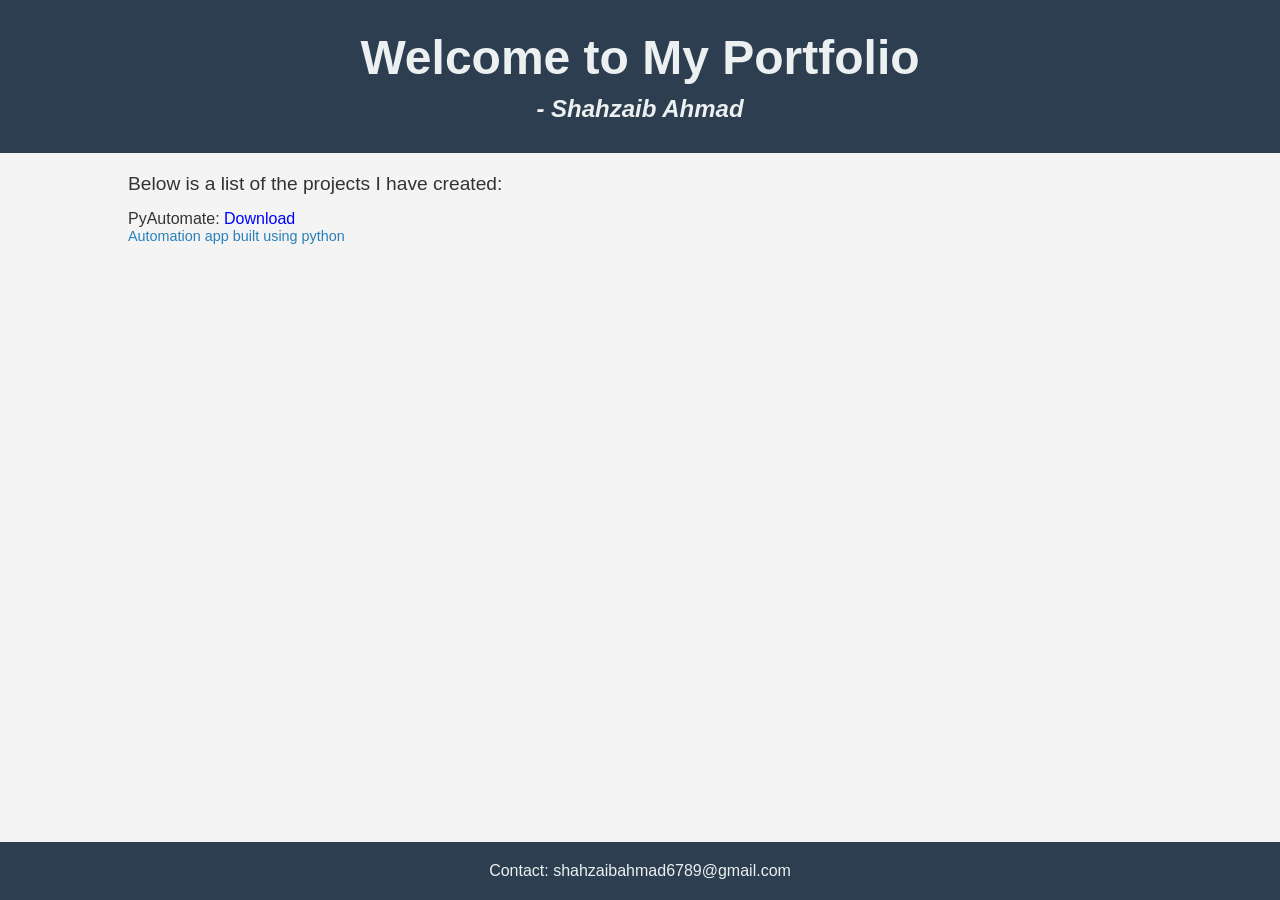
==== index.html @ 13804856 "Update index.html" ====
<!DOCTYPE html>
<html lang="en">
<head>
    <meta charset="UTF-8">
    <meta name="viewport" content="width=device-width, initial-scale=1.0">
    <title>Shahzaib Ahmad - Portfolio</title>
    <link rel="stylesheet" href="style.css">
</head>
<body>
    <header>
        <div class="container">
            <h1>Welcome to My Portfolio</h1>
            <h3>- Shahzaib Ahmad</h3>
        </div>
    </header>
    
    <main>
        <div class="container">
            <p>Below is a list of the projects I have created:</p>
            <ul class="project-list">
                <li>
                    PyAutomate: 
                    <a class="project-link" 
                    href="https://drive.google.com/uc?export=download&id=1B1MhVO6ZjTyae-Klk_YgIg_Ef1c9bNwA" download>
                        Download</a>
                    <p class="project-description">Automation app built using python</p>
                </li>
            </ul>
        </div>
    </main>
    
    <footer>
        <div class="container">
            <p>Contact: <a href="mailto:shahzaibahmad6789@gmail.com">shahzaibahmad6789@gmail.com</a></p>
        </div>
    </footer>
</body>
</html>
---- style.css ----
/* Reset some basic styles */
* {
    margin: 0;
    padding: 0;
    box-sizing: border-box;
}

body {
    font-family: Arial, sans-serif;
    background-color: #f4f4f4;
    color: #333;
}

.container {
    width: 80%;
    margin: 0 auto;
}

/* Header Styles */
header {
    background-color: #2c3e50;
    color: #ecf0f1;
    padding: 30px 0;
    text-align: center;
}

header h1 {
    font-size: 3rem;
    margin-bottom: 10px;
}

header h3 {
    font-size: 1.5rem;
    font-style: italic;
}

/* Main Section Styles */
main {
    padding: 20px 0;
}

main p {
    font-size: 1.2rem;
}

.project-list {
    list-style-type: none;
    padding-left: 0;
}

.project-list li {
    margin: 15px 0;
}

.project-description {
    color: #2980b9;
    font-size: 0.9rem;
}

.project-link {
    text-decoration: none;
    color: blue;
}

/* Footer Styles */
footer {
    background-color: #2c3e50;
    color: #ecf0f1;
    padding: 20px 0;
    text-align: center;
    position: absolute;
    bottom: 0;
    width: 100%;
}

footer a {
    color: #ecf0f1;
    text-decoration: none;
}

footer a:hover {
    text-decoration: underline;
}
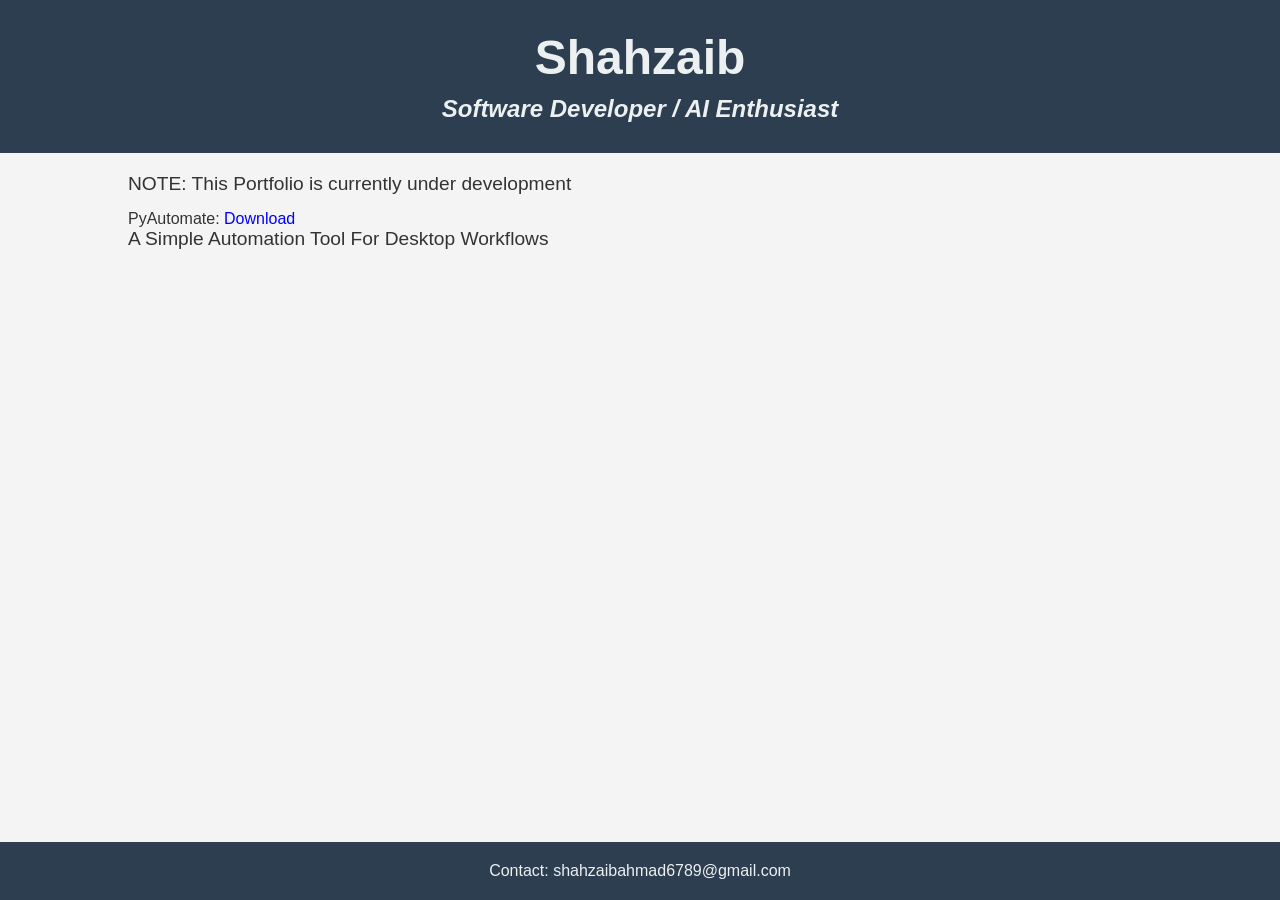
==== commit 315a9237: "initial commit" ====
--- a/index.html
+++ b/index.html
@@ -1,38 +1,38 @@
-<!DOCTYPE html>
-<html lang="en">
-<head>
-    <meta charset="UTF-8">
-    <meta name="viewport" content="width=device-width, initial-scale=1.0">
-    <title>Shahzaib Ahmad - Portfolio</title>
-    <link rel="stylesheet" href="style.css">
-</head>
-<body>
-    <header>
-        <div class="container">
-            <h1>Welcome to My Portfolio</h1>
-            <h3>- Shahzaib Ahmad</h3>
-        </div>
-    </header>
-    
-    <main>
-        <div class="container">
-            <p>Below is a list of the projects I have created:</p>
-            <ul class="project-list">
-                <li>
-                    PyAutomate: 
-                    <a class="project-link" 
-                    href="https://drive.google.com/uc?export=download&id=1B1MhVO6ZjTyae-Klk_YgIg_Ef1c9bNwA" download>
-                        Download</a>
-                    <p class="project-description">Automation app built using python</p>
-                </li>
-            </ul>
-        </div>
-    </main>
-    
-    <footer>
-        <div class="container">
-            <p>Contact: <a href="mailto:shahzaibahmad6789@gmail.com">shahzaibahmad6789@gmail.com</a></p>
-        </div>
-    </footer>
-</body>
-</html>
+<!DOCTYPE html>
+<html lang="en">
+<head>
+    <meta charset="UTF-8">
+    <meta name="viewport" content="width=device-width, initial-scale=1.0">
+    <title>Shahzaib Ahmad - Portfolio</title>
+    <link rel="stylesheet" href="style.css">
+</head>
+<body>
+    <header>
+        <div class="container">
+            <h1>Shahzaib</h1>
+            <h3>Software Developer / AI Enthusiast</h3>
+        </div>
+    </header>
+    
+    <main>
+        <div class="container">
+            <p>NOTE: This Portfolio is currently under development</p>
+            <ul class="project-list">
+                <li>
+                    PyAutomate: 
+                    <a class="project-link" 
+                    href="https://drive.google.com/uc?export=download&id=1K2vppZlJ3cs1EUT43PZgHb5VHx6x1I1K" download>
+                        Download</a>
+                    <p class="description">A Simple Automation Tool For Desktop Workflows</p>
+                </li>
+            </ul>
+        </div>
+    </main>
+    
+    <footer>
+        <div class="container">
+            <p>Contact: <a href="mailto:shahzaibahmad6789@gmail.com">shahzaibahmad6789@gmail.com</a></p>
+        </div>
+    </footer>
+</body>
+</html>
--- a/style.css
+++ b/style.css
@@ -1,83 +1,83 @@
-/* Reset some basic styles */
-* {
-    margin: 0;
-    padding: 0;
-    box-sizing: border-box;
-}
-
-body {
-    font-family: Arial, sans-serif;
-    background-color: #f4f4f4;
-    color: #333;
-}
-
-.container {
-    width: 80%;
-    margin: 0 auto;
-}
-
-/* Header Styles */
-header {
-    background-color: #2c3e50;
-    color: #ecf0f1;
-    padding: 30px 0;
-    text-align: center;
-}
-
-header h1 {
-    font-size: 3rem;
-    margin-bottom: 10px;
-}
-
-header h3 {
-    font-size: 1.5rem;
-    font-style: italic;
-}
-
-/* Main Section Styles */
-main {
-    padding: 20px 0;
-}
-
-main p {
-    font-size: 1.2rem;
-}
-
-.project-list {
-    list-style-type: none;
-    padding-left: 0;
-}
-
-.project-list li {
-    margin: 15px 0;
-}
-
-.project-description {
-    color: #2980b9;
-    font-size: 0.9rem;
-}
-
-.project-link {
-    text-decoration: none;
-    color: blue;
-}
-
-/* Footer Styles */
-footer {
-    background-color: #2c3e50;
-    color: #ecf0f1;
-    padding: 20px 0;
-    text-align: center;
-    position: absolute;
-    bottom: 0;
-    width: 100%;
-}
-
-footer a {
-    color: #ecf0f1;
-    text-decoration: none;
-}
-
-footer a:hover {
-    text-decoration: underline;
-}
+/* Reset some basic styles */
+* {
+    margin: 0;
+    padding: 0;
+    box-sizing: border-box;
+}
+
+body {
+    font-family: Arial, sans-serif;
+    background-color: #f4f4f4;
+    color: #333;
+}
+
+.container {
+    width: 80%;
+    margin: 0 auto;
+}
+
+/* Header Styles */
+header {
+    background-color: #2c3e50;
+    color: #ecf0f1;
+    padding: 30px 0;
+    text-align: center;
+}
+
+header h1 {
+    font-size: 3rem;
+    margin-bottom: 10px;
+}
+
+header h3 {
+    font-size: 1.5rem;
+    font-style: italic;
+}
+
+/* Main Section Styles */
+main {
+    padding: 20px 0;
+}
+
+main p {
+    font-size: 1.2rem;
+}
+
+.project-list {
+    list-style-type: none;
+    padding-left: 0;
+}
+
+.project-list li {
+    margin: 15px 0;
+}
+
+.project-description {
+    color: #2980b9;
+    font-size: 0.9rem;
+}
+
+.project-link {
+    text-decoration: none;
+    color: blue;
+}
+
+/* Footer Styles */
+footer {
+    background-color: #2c3e50;
+    color: #ecf0f1;
+    padding: 20px 0;
+    text-align: center;
+    position: absolute;
+    bottom: 0;
+    width: 100%;
+}
+
+footer a {
+    color: #ecf0f1;
+    text-decoration: none;
+}
+
+footer a:hover {
+    text-decoration: underline;
+}
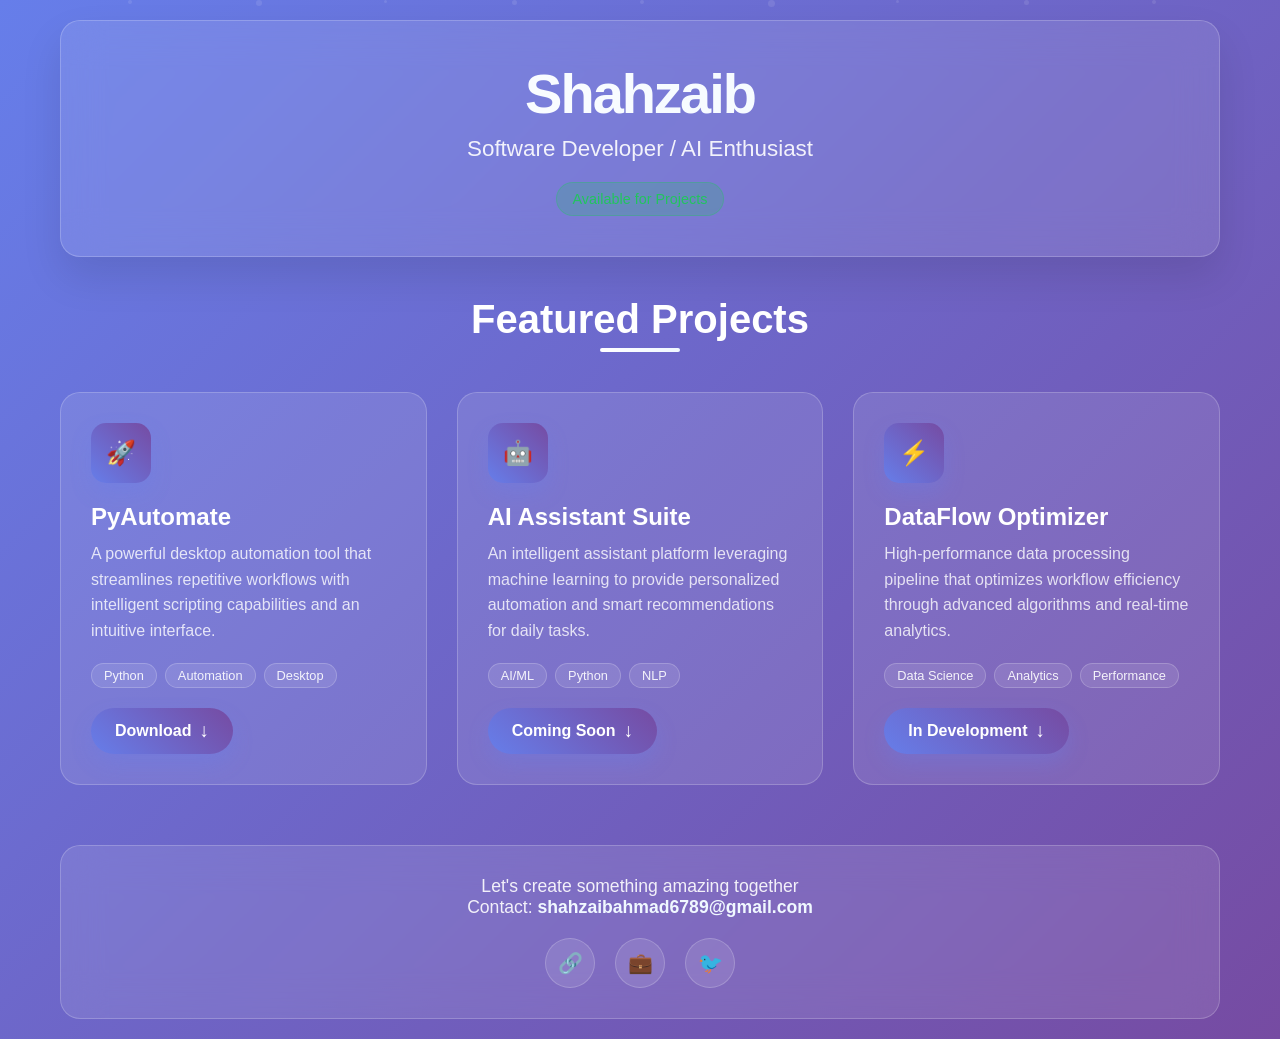
==== commit 7246fab5: "Added visually appealing styles for portfolio" ====
--- a/index.html
+++ b/index.html
@@ -3,36 +3,431 @@
 <head>
     <meta charset="UTF-8">
     <meta name="viewport" content="width=device-width, initial-scale=1.0">
-    <title>Shahzaib Ahmad - Portfolio</title>
-    <link rel="stylesheet" href="style.css">
+    <title>Shahzaib - Portfolio</title>
+    <style>
+        * {
+            margin: 0;
+            padding: 0;
+            box-sizing: border-box;
+        }
+
+        body {
+            font-family: 'Inter', -apple-system, BlinkMacSystemFont, 'Segoe UI', Roboto, sans-serif;
+            background: linear-gradient(135deg, #667eea 0%, #764ba2 100%);
+            min-height: 100vh;
+            color: #333;
+            overflow-x: hidden;
+        }
+
+        /* Animated background particles */
+        .bg-particles {
+            position: fixed;
+            top: 0;
+            left: 0;
+            width: 100%;
+            height: 100%;
+            pointer-events: none;
+            z-index: -1;
+        }
+
+        .particle {
+            position: absolute;
+            background: rgba(255, 255, 255, 0.1);
+            border-radius: 50%;
+            animation: float 6s ease-in-out infinite;
+        }
+
+        .particle:nth-child(1) { width: 4px; height: 4px; left: 10%; animation-delay: 0s; }
+        .particle:nth-child(2) { width: 6px; height: 6px; left: 20%; animation-delay: 1s; }
+        .particle:nth-child(3) { width: 3px; height: 3px; left: 30%; animation-delay: 2s; }
+        .particle:nth-child(4) { width: 5px; height: 5px; left: 40%; animation-delay: 3s; }
+        .particle:nth-child(5) { width: 4px; height: 4px; left: 50%; animation-delay: 4s; }
+        .particle:nth-child(6) { width: 7px; height: 7px; left: 60%; animation-delay: 5s; }
+        .particle:nth-child(7) { width: 3px; height: 3px; left: 70%; animation-delay: 1.5s; }
+        .particle:nth-child(8) { width: 5px; height: 5px; left: 80%; animation-delay: 2.5s; }
+        .particle:nth-child(9) { width: 4px; height: 4px; left: 90%; animation-delay: 3.5s; }
+
+        @keyframes float {
+            0%, 100% { transform: translateY(100vh) rotate(0deg); opacity: 0; }
+            10% { opacity: 1; }
+            90% { opacity: 1; }
+            100% { transform: translateY(-100px) rotate(360deg); opacity: 0; }
+        }
+
+        /* Glass morphism container */
+        .container {
+            max-width: 1200px;
+            margin: 0 auto;
+            padding: 20px;
+            min-height: 100vh;
+            display: flex;
+            flex-direction: column;
+        }
+
+        /* Header with glass effect */
+        header {
+            background: rgba(255, 255, 255, 0.1);
+            backdrop-filter: blur(20px);
+            border: 1px solid rgba(255, 255, 255, 0.2);
+            border-radius: 20px;
+            padding: 40px;
+            text-align: center;
+            margin-bottom: 40px;
+            box-shadow: 0 20px 40px rgba(0, 0, 0, 0.1);
+            animation: slideDown 0.8s ease-out;
+        }
+
+        @keyframes slideDown {
+            from { transform: translateY(-50px); opacity: 0; }
+            to { transform: translateY(0); opacity: 1; }
+        }
+
+        .header-content h1 {
+            font-size: 3.5rem;
+            font-weight: 800;
+            background: linear-gradient(45deg, #fff, #f0f8ff);
+            -webkit-background-clip: text;
+            -webkit-text-fill-color: transparent;
+            background-clip: text;
+            margin-bottom: 10px;
+            letter-spacing: -2px;
+        }
+
+        .header-content h3 {
+            font-size: 1.4rem;
+            color: rgba(255, 255, 255, 0.9);
+            font-weight: 400;
+            margin-bottom: 20px;
+        }
+
+        .status-badge {
+            display: inline-block;
+            background: rgba(34, 197, 94, 0.2);
+            color: #22c55e;
+            padding: 8px 16px;
+            border-radius: 50px;
+            font-size: 0.9rem;
+            font-weight: 500;
+            border: 1px solid rgba(34, 197, 94, 0.3);
+            animation: pulse 2s infinite;
+        }
+
+        @keyframes pulse {
+            0%, 100% { transform: scale(1); opacity: 1; }
+            50% { transform: scale(1.05); opacity: 0.8; }
+        }
+
+        /* Main content */
+        main {
+            flex: 1;
+            animation: fadeInUp 1s ease-out 0.3s both;
+        }
+
+        @keyframes fadeInUp {
+            from { transform: translateY(30px); opacity: 0; }
+            to { transform: translateY(0); opacity: 1; }
+        }
+
+        .section-title {
+            font-size: 2.5rem;
+            font-weight: 700;
+            color: white;
+            text-align: center;
+            margin-bottom: 50px;
+            position: relative;
+        }
+
+        .section-title::after {
+            content: '';
+            position: absolute;
+            bottom: -10px;
+            left: 50%;
+            transform: translateX(-50%);
+            width: 80px;
+            height: 4px;
+            background: linear-gradient(45deg, #fff, #f0f8ff);
+            border-radius: 2px;
+        }
+
+        /* Project grid */
+        .projects-grid {
+            display: grid;
+            grid-template-columns: repeat(auto-fit, minmax(350px, 1fr));
+            gap: 30px;
+            list-style: none;
+        }
+
+        .project-card {
+            background: rgba(255, 255, 255, 0.1);
+            backdrop-filter: blur(20px);
+            border: 1px solid rgba(255, 255, 255, 0.2);
+            border-radius: 20px;
+            padding: 30px;
+            transition: all 0.4s cubic-bezier(0.4, 0, 0.2, 1);
+            position: relative;
+            overflow: hidden;
+            animation: fadeInUp 0.8s ease-out both;
+        }
+
+        .project-card:nth-child(2) { animation-delay: 0.2s; }
+        .project-card:nth-child(3) { animation-delay: 0.4s; }
+
+        .project-card::before {
+            content: '';
+            position: absolute;
+            top: 0;
+            left: -100%;
+            width: 100%;
+            height: 100%;
+            background: linear-gradient(90deg, transparent, rgba(255, 255, 255, 0.1), transparent);
+            transition: left 0.6s;
+        }
+
+        .project-card:hover::before {
+            left: 100%;
+        }
+
+        .project-card:hover {
+            transform: translateY(-10px);
+            box-shadow: 0 30px 60px rgba(0, 0, 0, 0.2);
+            border-color: rgba(255, 255, 255, 0.4);
+        }
+
+        .project-icon {
+            width: 60px;
+            height: 60px;
+            background: linear-gradient(45deg, #667eea, #764ba2);
+            border-radius: 15px;
+            display: flex;
+            align-items: center;
+            justify-content: center;
+            margin-bottom: 20px;
+            font-size: 24px;
+            color: white;
+            box-shadow: 0 10px 20px rgba(102, 126, 234, 0.3);
+        }
+
+        .project-title {
+            font-size: 1.5rem;
+            font-weight: 700;
+            color: white;
+            text-decoration: none;
+            display: block;
+            margin-bottom: 10px;
+            transition: color 0.3s ease;
+        }
+
+        .project-title:hover {
+            color: #f0f8ff;
+        }
+
+        .project-description {
+            color: rgba(255, 255, 255, 0.8);
+            line-height: 1.6;
+            margin-bottom: 20px;
+        }
+
+        .project-tags {
+            display: flex;
+            flex-wrap: wrap;
+            gap: 8px;
+            margin-bottom: 20px;
+        }
+
+        .tag {
+            background: rgba(255, 255, 255, 0.1);
+            color: rgba(255, 255, 255, 0.9);
+            padding: 4px 12px;
+            border-radius: 20px;
+            font-size: 0.8rem;
+            border: 1px solid rgba(255, 255, 255, 0.2);
+        }
+
+        .download-btn {
+            display: inline-flex;
+            align-items: center;
+            gap: 8px;
+            background: linear-gradient(45deg, #667eea, #764ba2);
+            color: white;
+            padding: 12px 24px;
+            border-radius: 50px;
+            text-decoration: none;
+            font-weight: 600;
+            transition: all 0.3s ease;
+            box-shadow: 0 10px 20px rgba(102, 126, 234, 0.3);
+        }
+
+        .download-btn:hover {
+            transform: translateY(-2px);
+            box-shadow: 0 15px 30px rgba(102, 126, 234, 0.4);
+        }
+
+        .download-btn::after {
+            content: '↓';
+            font-size: 1.2em;
+        }
+
+        /* Footer */
+        footer {
+            background: rgba(255, 255, 255, 0.1);
+            backdrop-filter: blur(20px);
+            border: 1px solid rgba(255, 255, 255, 0.2);
+            border-radius: 20px;
+            padding: 30px;
+            text-align: center;
+            margin-top: 60px;
+            animation: fadeInUp 1s ease-out 0.6s both;
+        }
+
+        .contact-info {
+            color: rgba(255, 255, 255, 0.9);
+            font-size: 1.1rem;
+        }
+
+        .contact-info a {
+            color: #f0f8ff;
+            text-decoration: none;
+            font-weight: 600;
+            transition: color 0.3s ease;
+        }
+
+        .contact-info a:hover {
+            color: white;
+        }
+
+        /* Social links */
+        .social-links {
+            display: flex;
+            justify-content: center;
+            gap: 20px;
+            margin-top: 20px;
+        }
+
+        .social-link {
+            display: flex;
+            align-items: center;
+            justify-content: center;
+            width: 50px;
+            height: 50px;
+            background: rgba(255, 255, 255, 0.1);
+            border: 1px solid rgba(255, 255, 255, 0.2);
+            border-radius: 50%;
+            color: white;
+            text-decoration: none;
+            transition: all 0.3s ease;
+            font-size: 20px;
+        }
+
+        .social-link:hover {
+            transform: translateY(-3px);
+            background: rgba(255, 255, 255, 0.2);
+            box-shadow: 0 10px 20px rgba(0, 0, 0, 0.1);
+        }
+
+        /* Responsive design */
+        @media (max-width: 768px) {
+            .container {
+                padding: 10px;
+            }
+
+            .header-content h1 {
+                font-size: 2.5rem;
+            }
+
+            .section-title {
+                font-size: 2rem;
+            }
+
+            .projects-grid {
+                grid-template-columns: 1fr;
+                gap: 20px;
+            }
+
+            .project-card {
+                padding: 20px;
+            }
+        }
+    </style>
 </head>
 <body>
-    <header>
-        <div class="container">
-            <h1>Shahzaib</h1>
-            <h3>Software Developer / AI Enthusiast</h3>
-        </div>
-    </header>
-    
-    <main>
-        <div class="container">
-            <p>NOTE: This Portfolio is currently under development</p>
-            <ul class="project-list">
-                <li>
-                    PyAutomate: 
-                    <a class="project-link" 
-                    href="https://drive.google.com/uc?export=download&id=1K2vppZlJ3cs1EUT43PZgHb5VHx6x1I1K" download>
-                        Download</a>
-                    <p class="description">A Simple Automation Tool For Desktop Workflows</p>
+    <!-- Animated background particles -->
+    <div class="bg-particles">
+        <div class="particle"></div>
+        <div class="particle"></div>
+        <div class="particle"></div>
+        <div class="particle"></div>
+        <div class="particle"></div>
+        <div class="particle"></div>
+        <div class="particle"></div>
+        <div class="particle"></div>
+        <div class="particle"></div>
+    </div>
+
+    <div class="container">
+        <header>
+            <div class="header-content">
+                <h1>Shahzaib</h1>
+                <h3>Software Developer / AI Enthusiast</h3>
+                <span class="status-badge">Available for Projects</span>
+            </div>
+        </header>
+        
+        <main>
+            <h2 class="section-title">Featured Projects</h2>
+            <ul class="projects-grid">
+                <li class="project-card">
+                    <div class="project-icon">🚀</div>
+                    <a class="project-title" 
+                       href="https://drive.google.com/uc?export=download&id=1K2vppZlJ3cs1EUT43PZgHb5VHx6x1I1K" 
+                       download>PyAutomate</a>
+                    <p class="project-description">A powerful desktop automation tool that streamlines repetitive workflows with intelligent scripting capabilities and an intuitive interface.</p>
+                    <div class="project-tags">
+                        <span class="tag">Python</span>
+                        <span class="tag">Automation</span>
+                        <span class="tag">Desktop</span>
+                    </div>
+                    <a class="download-btn" 
+                       href="https://drive.google.com/uc?export=download&id=1K2vppZlJ3cs1EUT43PZgHb5VHx6x1I1K" 
+                       download>Download</a>
+                </li>
+                
+                <li class="project-card">
+                    <div class="project-icon">🤖</div>
+                    <a class="project-title" href="#" onclick="return false;">AI Assistant Suite</a>
+                    <p class="project-description">An intelligent assistant platform leveraging machine learning to provide personalized automation and smart recommendations for daily tasks.</p>
+                    <div class="project-tags">
+                        <span class="tag">AI/ML</span>
+                        <span class="tag">Python</span>
+                        <span class="tag">NLP</span>
+                    </div>
+                    <a class="download-btn" href="#" onclick="return false;">Coming Soon</a>
+                </li>
+                
+                <li class="project-card">
+                    <div class="project-icon">⚡</div>
+                    <a class="project-title" href="#" onclick="return false;">DataFlow Optimizer</a>
+                    <p class="project-description">High-performance data processing pipeline that optimizes workflow efficiency through advanced algorithms and real-time analytics.</p>
+                    <div class="project-tags">
+                        <span class="tag">Data Science</span>
+                        <span class="tag">Analytics</span>
+                        <span class="tag">Performance</span>
+                    </div>
+                    <a class="download-btn" href="#" onclick="return false;">In Development</a>
                 </li>
             </ul>
-        </div>
-    </main>
-    
-    <footer>
-        <div class="container">
-            <p>Contact: <a href="mailto:shahzaibahmad6789@gmail.com">shahzaibahmad6789@gmail.com</a></p>
-        </div>
-    </footer>
+        </main>
+        
+        <footer>
+            <div class="contact-info">
+                <p>Let's create something amazing together</p>
+                <p>Contact: <a href="mailto:shahzaibahmad6789@gmail.com">shahzaibahmad6789@gmail.com</a></p>
+            </div>
+            <div class="social-links">
+                <a href="#" class="social-link" title="GitHub">🔗</a>
+                <a href="#" class="social-link" title="LinkedIn">💼</a>
+                <a href="#" class="social-link" title="Twitter">🐦</a>
+            </div>
+        </footer>
+    </div>
 </body>
-</html>
+</html>
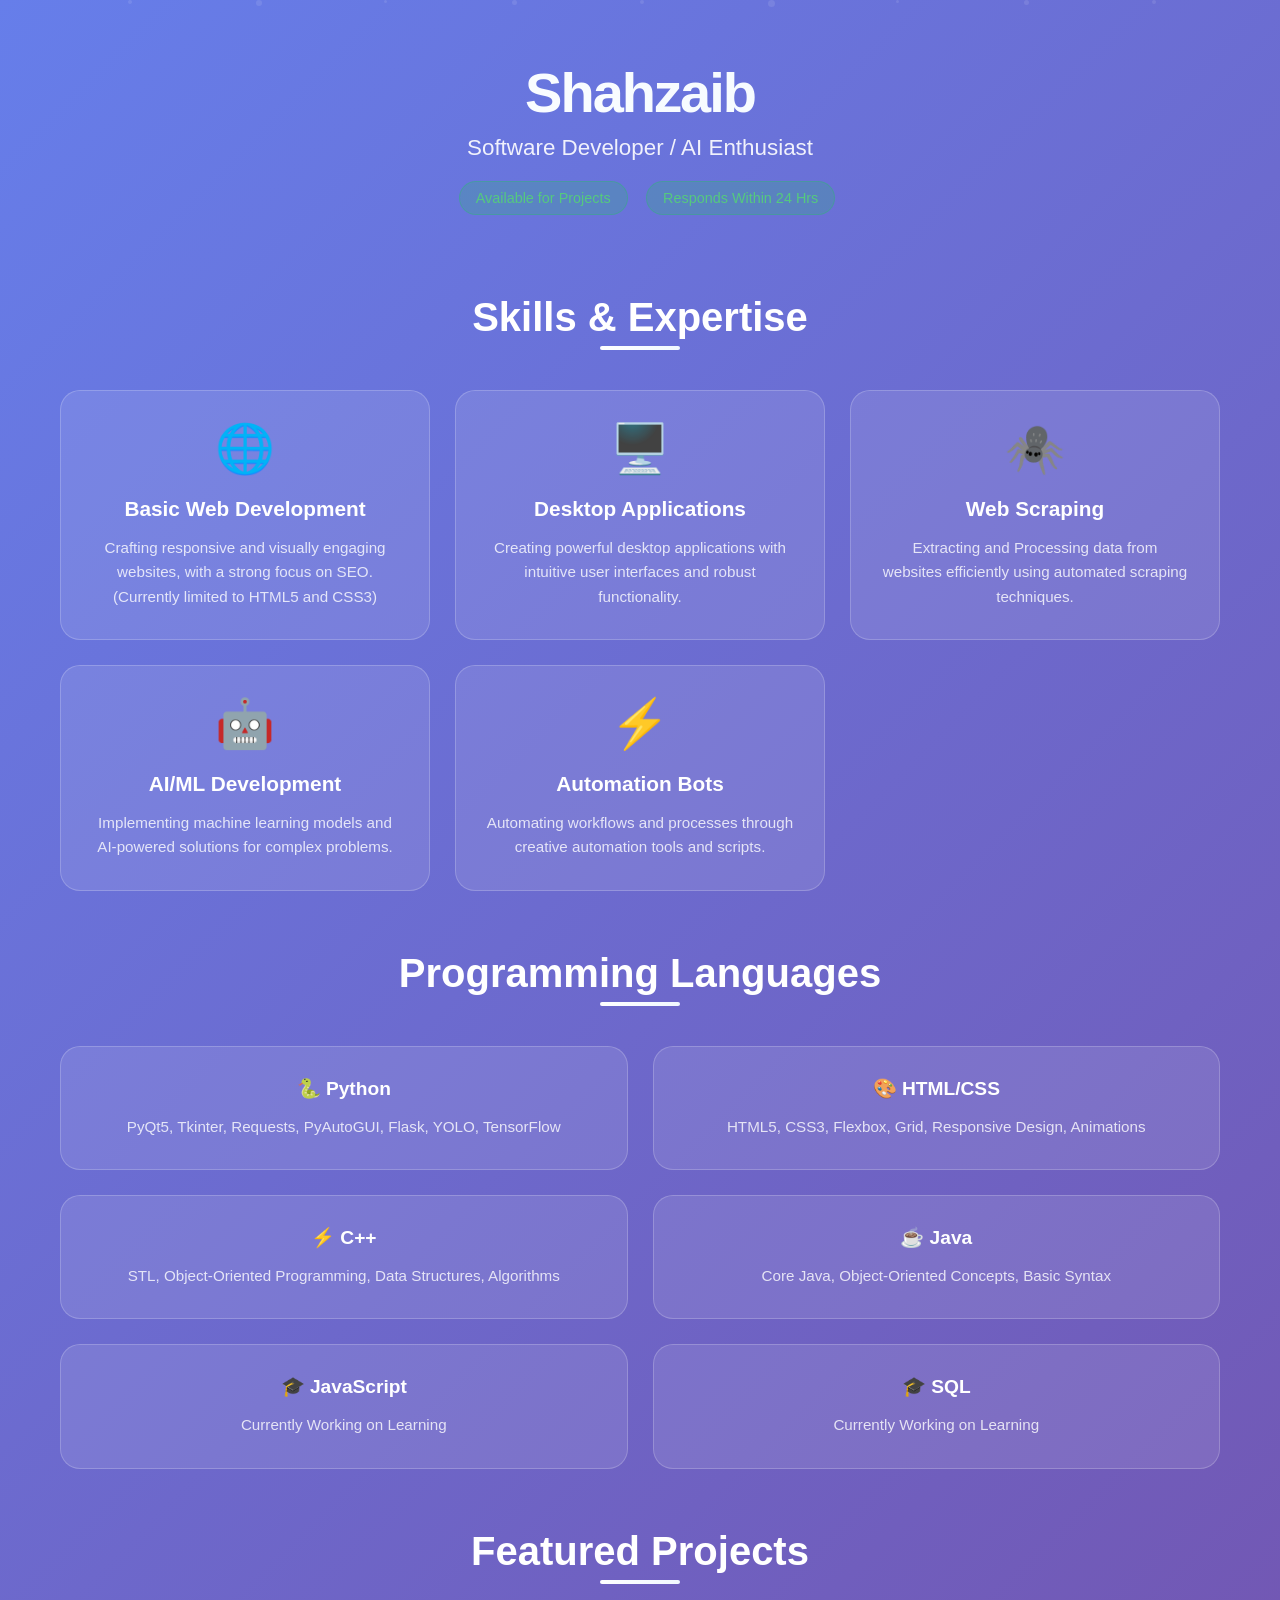
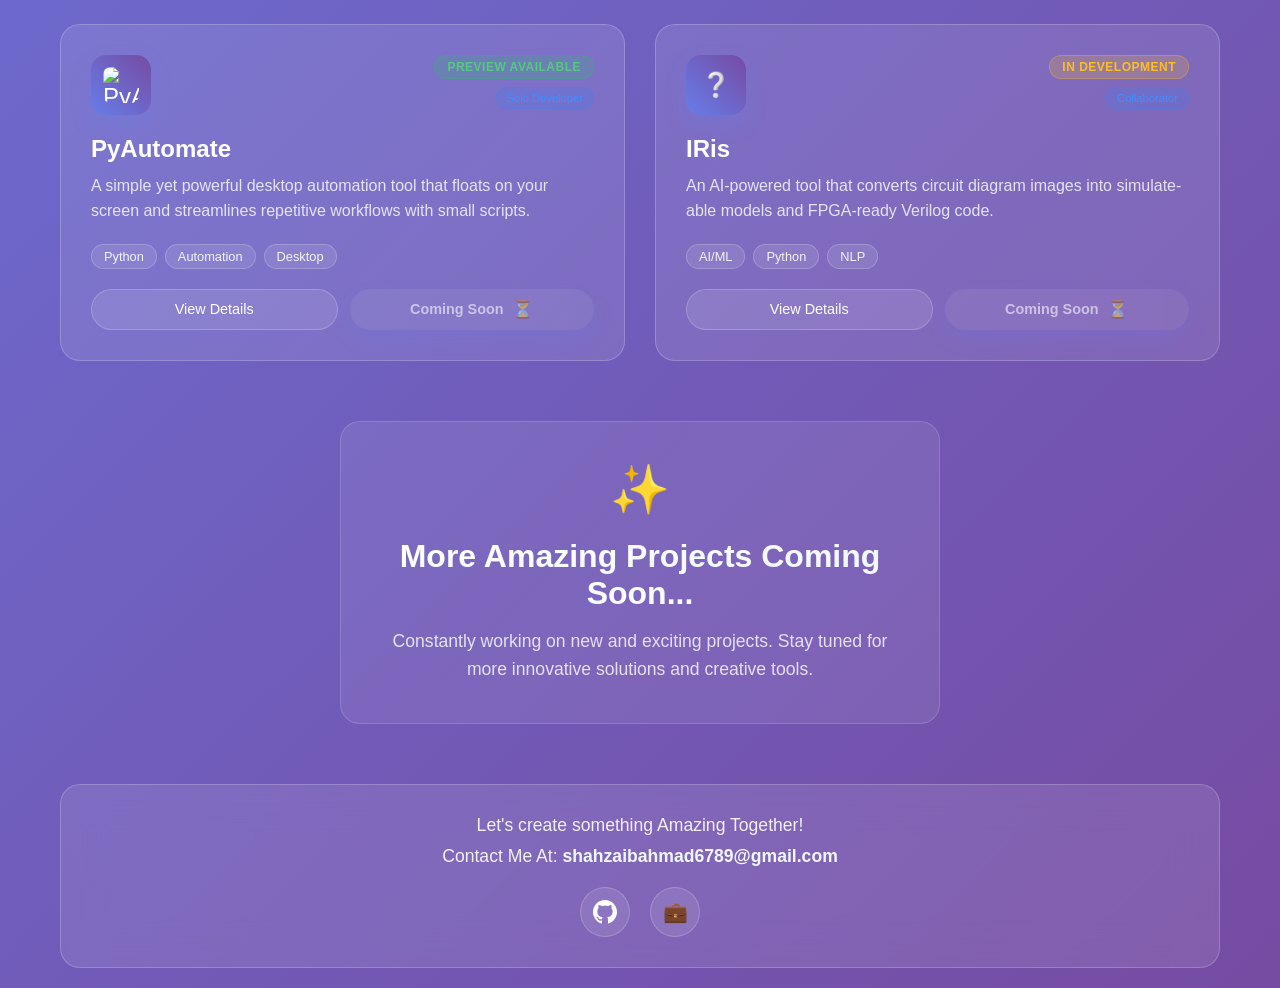
==== commit 062c3fff: "Added sections for languages and skills" ====
--- a/index.html
+++ b/index.html
@@ -4,350 +4,7 @@
     <meta charset="UTF-8">
     <meta name="viewport" content="width=device-width, initial-scale=1.0">
     <title>Shahzaib - Portfolio</title>
-    <style>
-        * {
-            margin: 0;
-            padding: 0;
-            box-sizing: border-box;
-        }
-
-        body {
-            font-family: 'Inter', -apple-system, BlinkMacSystemFont, 'Segoe UI', Roboto, sans-serif;
-            background: linear-gradient(135deg, #667eea 0%, #764ba2 100%);
-            min-height: 100vh;
-            color: #333;
-            overflow-x: hidden;
-        }
-
-        /* Animated background particles */
-        .bg-particles {
-            position: fixed;
-            top: 0;
-            left: 0;
-            width: 100%;
-            height: 100%;
-            pointer-events: none;
-            z-index: -1;
-        }
-
-        .particle {
-            position: absolute;
-            background: rgba(255, 255, 255, 0.1);
-            border-radius: 50%;
-            animation: float 6s ease-in-out infinite;
-        }
-
-        .particle:nth-child(1) { width: 4px; height: 4px; left: 10%; animation-delay: 0s; }
-        .particle:nth-child(2) { width: 6px; height: 6px; left: 20%; animation-delay: 1s; }
-        .particle:nth-child(3) { width: 3px; height: 3px; left: 30%; animation-delay: 2s; }
-        .particle:nth-child(4) { width: 5px; height: 5px; left: 40%; animation-delay: 3s; }
-        .particle:nth-child(5) { width: 4px; height: 4px; left: 50%; animation-delay: 4s; }
-        .particle:nth-child(6) { width: 7px; height: 7px; left: 60%; animation-delay: 5s; }
-        .particle:nth-child(7) { width: 3px; height: 3px; left: 70%; animation-delay: 1.5s; }
-        .particle:nth-child(8) { width: 5px; height: 5px; left: 80%; animation-delay: 2.5s; }
-        .particle:nth-child(9) { width: 4px; height: 4px; left: 90%; animation-delay: 3.5s; }
-
-        @keyframes float {
-            0%, 100% { transform: translateY(100vh) rotate(0deg); opacity: 0; }
-            10% { opacity: 1; }
-            90% { opacity: 1; }
-            100% { transform: translateY(-100px) rotate(360deg); opacity: 0; }
-        }
-
-        /* Glass morphism container */
-        .container {
-            max-width: 1200px;
-            margin: 0 auto;
-            padding: 20px;
-            min-height: 100vh;
-            display: flex;
-            flex-direction: column;
-        }
-
-        /* Header with glass effect */
-        header {
-            background: rgba(255, 255, 255, 0.1);
-            backdrop-filter: blur(20px);
-            border: 1px solid rgba(255, 255, 255, 0.2);
-            border-radius: 20px;
-            padding: 40px;
-            text-align: center;
-            margin-bottom: 40px;
-            box-shadow: 0 20px 40px rgba(0, 0, 0, 0.1);
-            animation: slideDown 0.8s ease-out;
-        }
-
-        @keyframes slideDown {
-            from { transform: translateY(-50px); opacity: 0; }
-            to { transform: translateY(0); opacity: 1; }
-        }
-
-        .header-content h1 {
-            font-size: 3.5rem;
-            font-weight: 800;
-            background: linear-gradient(45deg, #fff, #f0f8ff);
-            -webkit-background-clip: text;
-            -webkit-text-fill-color: transparent;
-            background-clip: text;
-            margin-bottom: 10px;
-            letter-spacing: -2px;
-        }
-
-        .header-content h3 {
-            font-size: 1.4rem;
-            color: rgba(255, 255, 255, 0.9);
-            font-weight: 400;
-            margin-bottom: 20px;
-        }
-
-        .status-badge {
-            display: inline-block;
-            background: rgba(34, 197, 94, 0.2);
-            color: #22c55e;
-            padding: 8px 16px;
-            border-radius: 50px;
-            font-size: 0.9rem;
-            font-weight: 500;
-            border: 1px solid rgba(34, 197, 94, 0.3);
-            animation: pulse 2s infinite;
-        }
-
-        @keyframes pulse {
-            0%, 100% { transform: scale(1); opacity: 1; }
-            50% { transform: scale(1.05); opacity: 0.8; }
-        }
-
-        /* Main content */
-        main {
-            flex: 1;
-            animation: fadeInUp 1s ease-out 0.3s both;
-        }
-
-        @keyframes fadeInUp {
-            from { transform: translateY(30px); opacity: 0; }
-            to { transform: translateY(0); opacity: 1; }
-        }
-
-        .section-title {
-            font-size: 2.5rem;
-            font-weight: 700;
-            color: white;
-            text-align: center;
-            margin-bottom: 50px;
-            position: relative;
-        }
-
-        .section-title::after {
-            content: '';
-            position: absolute;
-            bottom: -10px;
-            left: 50%;
-            transform: translateX(-50%);
-            width: 80px;
-            height: 4px;
-            background: linear-gradient(45deg, #fff, #f0f8ff);
-            border-radius: 2px;
-        }
-
-        /* Project grid */
-        .projects-grid {
-            display: grid;
-            grid-template-columns: repeat(auto-fit, minmax(350px, 1fr));
-            gap: 30px;
-            list-style: none;
-        }
-
-        .project-card {
-            background: rgba(255, 255, 255, 0.1);
-            backdrop-filter: blur(20px);
-            border: 1px solid rgba(255, 255, 255, 0.2);
-            border-radius: 20px;
-            padding: 30px;
-            transition: all 0.4s cubic-bezier(0.4, 0, 0.2, 1);
-            position: relative;
-            overflow: hidden;
-            animation: fadeInUp 0.8s ease-out both;
-        }
-
-        .project-card:nth-child(2) { animation-delay: 0.2s; }
-        .project-card:nth-child(3) { animation-delay: 0.4s; }
-
-        .project-card::before {
-            content: '';
-            position: absolute;
-            top: 0;
-            left: -100%;
-            width: 100%;
-            height: 100%;
-            background: linear-gradient(90deg, transparent, rgba(255, 255, 255, 0.1), transparent);
-            transition: left 0.6s;
-        }
-
-        .project-card:hover::before {
-            left: 100%;
-        }
-
-        .project-card:hover {
-            transform: translateY(-10px);
-            box-shadow: 0 30px 60px rgba(0, 0, 0, 0.2);
-            border-color: rgba(255, 255, 255, 0.4);
-        }
-
-        .project-icon {
-            width: 60px;
-            height: 60px;
-            background: linear-gradient(45deg, #667eea, #764ba2);
-            border-radius: 15px;
-            display: flex;
-            align-items: center;
-            justify-content: center;
-            margin-bottom: 20px;
-            font-size: 24px;
-            color: white;
-            box-shadow: 0 10px 20px rgba(102, 126, 234, 0.3);
-        }
-
-        .project-title {
-            font-size: 1.5rem;
-            font-weight: 700;
-            color: white;
-            text-decoration: none;
-            display: block;
-            margin-bottom: 10px;
-            transition: color 0.3s ease;
-        }
-
-        .project-title:hover {
-            color: #f0f8ff;
-        }
-
-        .project-description {
-            color: rgba(255, 255, 255, 0.8);
-            line-height: 1.6;
-            margin-bottom: 20px;
-        }
-
-        .project-tags {
-            display: flex;
-            flex-wrap: wrap;
-            gap: 8px;
-            margin-bottom: 20px;
-        }
-
-        .tag {
-            background: rgba(255, 255, 255, 0.1);
-            color: rgba(255, 255, 255, 0.9);
-            padding: 4px 12px;
-            border-radius: 20px;
-            font-size: 0.8rem;
-            border: 1px solid rgba(255, 255, 255, 0.2);
-        }
-
-        .download-btn {
-            display: inline-flex;
-            align-items: center;
-            gap: 8px;
-            background: linear-gradient(45deg, #667eea, #764ba2);
-            color: white;
-            padding: 12px 24px;
-            border-radius: 50px;
-            text-decoration: none;
-            font-weight: 600;
-            transition: all 0.3s ease;
-            box-shadow: 0 10px 20px rgba(102, 126, 234, 0.3);
-        }
-
-        .download-btn:hover {
-            transform: translateY(-2px);
-            box-shadow: 0 15px 30px rgba(102, 126, 234, 0.4);
-        }
-
-        .download-btn::after {
-            content: '↓';
-            font-size: 1.2em;
-        }
-
-        /* Footer */
-        footer {
-            background: rgba(255, 255, 255, 0.1);
-            backdrop-filter: blur(20px);
-            border: 1px solid rgba(255, 255, 255, 0.2);
-            border-radius: 20px;
-            padding: 30px;
-            text-align: center;
-            margin-top: 60px;
-            animation: fadeInUp 1s ease-out 0.6s both;
-        }
-
-        .contact-info {
-            color: rgba(255, 255, 255, 0.9);
-            font-size: 1.1rem;
-        }
-
-        .contact-info a {
-            color: #f0f8ff;
-            text-decoration: none;
-            font-weight: 600;
-            transition: color 0.3s ease;
-        }
-
-        .contact-info a:hover {
-            color: white;
-        }
-
-        /* Social links */
-        .social-links {
-            display: flex;
-            justify-content: center;
-            gap: 20px;
-            margin-top: 20px;
-        }
-
-        .social-link {
-            display: flex;
-            align-items: center;
-            justify-content: center;
-            width: 50px;
-            height: 50px;
-            background: rgba(255, 255, 255, 0.1);
-            border: 1px solid rgba(255, 255, 255, 0.2);
-            border-radius: 50%;
-            color: white;
-            text-decoration: none;
-            transition: all 0.3s ease;
-            font-size: 20px;
-        }
-
-        .social-link:hover {
-            transform: translateY(-3px);
-            background: rgba(255, 255, 255, 0.2);
-            box-shadow: 0 10px 20px rgba(0, 0, 0, 0.1);
-        }
-
-        /* Responsive design */
-        @media (max-width: 768px) {
-            .container {
-                padding: 10px;
-            }
-
-            .header-content h1 {
-                font-size: 2.5rem;
-            }
-
-            .section-title {
-                font-size: 2rem;
-            }
-
-            .projects-grid {
-                grid-template-columns: 1fr;
-                gap: 20px;
-            }
-
-            .project-card {
-                padding: 20px;
-            }
-        }
-    </style>
+    <link href="style.css" rel="stylesheet">
 </head>
 <body>
     <!-- Animated background particles -->
@@ -369,63 +26,149 @@
                 <h1>Shahzaib</h1>
                 <h3>Software Developer / AI Enthusiast</h3>
                 <span class="status-badge">Available for Projects</span>
+                <span class="status-badge">Responds Within 24 Hrs</span>
             </div>
         </header>
         
         <main>
-            <h2 class="section-title">Featured Projects</h2>
-            <ul class="projects-grid">
-                <li class="project-card">
-                    <div class="project-icon">🚀</div>
-                    <a class="project-title" 
-                       href="https://drive.google.com/uc?export=download&id=1K2vppZlJ3cs1EUT43PZgHb5VHx6x1I1K" 
-                       download>PyAutomate</a>
-                    <p class="project-description">A powerful desktop automation tool that streamlines repetitive workflows with intelligent scripting capabilities and an intuitive interface.</p>
-                    <div class="project-tags">
-                        <span class="tag">Python</span>
-                        <span class="tag">Automation</span>
-                        <span class="tag">Desktop</span>
+            <!-- Skills Section -->
+            <section class="skills-section">
+                <h2 class="section-title">Skills & Expertise</h2>
+                <div class="skills-grid">
+                    <div class="skill-card">
+                        <div class="skill-icon">🌐</div>
+                        <h3 class="skill-title">Basic Web Development</h3>
+                        <p class="skill-description">Crafting responsive and visually engaging websites, with a strong focus on SEO. (Currently limited to HTML5 and CSS3)</p>
                     </div>
-                    <a class="download-btn" 
-                       href="https://drive.google.com/uc?export=download&id=1K2vppZlJ3cs1EUT43PZgHb5VHx6x1I1K" 
-                       download>Download</a>
-                </li>
-                
-                <li class="project-card">
-                    <div class="project-icon">🤖</div>
-                    <a class="project-title" href="#" onclick="return false;">AI Assistant Suite</a>
-                    <p class="project-description">An intelligent assistant platform leveraging machine learning to provide personalized automation and smart recommendations for daily tasks.</p>
-                    <div class="project-tags">
-                        <span class="tag">AI/ML</span>
-                        <span class="tag">Python</span>
-                        <span class="tag">NLP</span>
+                    <div class="skill-card">
+                        <div class="skill-icon">🖥️</div>
+                        <h3 class="skill-title">Desktop Applications</h3>
+                        <p class="skill-description">Creating powerful desktop applications with intuitive user interfaces and robust functionality.</p>
                     </div>
-                    <a class="download-btn" href="#" onclick="return false;">Coming Soon</a>
-                </li>
-                
-                <li class="project-card">
-                    <div class="project-icon">⚡</div>
-                    <a class="project-title" href="#" onclick="return false;">DataFlow Optimizer</a>
-                    <p class="project-description">High-performance data processing pipeline that optimizes workflow efficiency through advanced algorithms and real-time analytics.</p>
-                    <div class="project-tags">
-                        <span class="tag">Data Science</span>
-                        <span class="tag">Analytics</span>
-                        <span class="tag">Performance</span>
+                    <div class="skill-card">
+                        <div class="skill-icon">🕷️</div>
+                        <h3 class="skill-title">Web Scraping</h3>
+                        <p class="skill-description">Extracting and Processing data from websites efficiently using automated scraping techniques.</p>
                     </div>
-                    <a class="download-btn" href="#" onclick="return false;">In Development</a>
-                </li>
-            </ul>
+                    <div class="skill-card">
+                        <div class="skill-icon">🤖</div>
+                        <h3 class="skill-title">AI/ML Development</h3>
+                        <p class="skill-description">Implementing machine learning models and AI-powered solutions for complex problems.</p>
+                    </div>
+                    <div class="skill-card">
+                        <div class="skill-icon">⚡</div>
+                        <h3 class="skill-title">Automation Bots</h3>
+                        <p class="skill-description">Automating workflows and processes through creative automation tools and scripts.</p>
+                    </div>
+                </div>
+            </section>
+
+            <!-- Languages Section -->
+            <section class="languages-section">
+                <h2 class="section-title">Programming Languages</h2>
+                <div class="languages-grid">
+                    <div class="language-card">
+                        <h3 class="language-name">🐍 Python</h3>
+                        <p class="language-description">PyQt5, Tkinter, Requests, PyAutoGUI, Flask, YOLO, TensorFlow</p>
+                    </div>
+                    <div class="language-card">
+                        <h3 class="language-name">🎨 HTML/CSS</h3>
+                        <p class="language-description">HTML5, CSS3, Flexbox, Grid, Responsive Design, Animations</p>
+                    </div>
+                    <div class="language-card">
+                        <h3 class="language-name">⚡ C++</h3>
+                        <p class="language-description">STL, Object-Oriented Programming, Data Structures, Algorithms</p>
+                    </div>
+                    <div class="language-card">
+                        <h3 class="language-name">☕ Java</h3>
+                        <p class="language-description">Core Java, Object-Oriented Concepts, Basic Syntax</p>
+                    </div>
+                    <div class="language-card">
+                        <h3 class="language-name">🎓 JavaScript</h3>
+                        <p class="language-description">Currently Working on Learning</p>
+                    </div>
+                    <div class="language-card">
+                        <h3 class="language-name">🎓 SQL</h3>
+                        <p class="language-description">Currently Working on Learning</p>
+                    </div>
+                </div>
+            </section>
+
+            <!-- Projects Section -->
+            <section class="projects-section">
+                <h2 class="section-title">Featured Projects</h2>
+                <ul class="projects-grid">
+                    <li class="project-card">
+                        <div class="project-header">
+                            <div class="project-icon">
+                                <img src="https://cdn-icons-png.flaticon.com/512/7364/7364295.png" alt="PyAutomate" class="project-icon-img">
+                            </div>
+                            <div class="project-status-badges">
+                                <span class="status-badge-project completed">Preview Available</span>
+                                <span class="role-badge">Solo Developer</span>
+                            </div>
+                        </div>
+                        <a class="project-title" href="projects/pyautomate.html">PyAutomate</a>
+                        <p class="project-description">A simple yet powerful desktop automation tool that floats on your screen and streamlines repetitive workflows with small scripts.</p>
+                        <div class="project-tags">
+                            <span class="tag">Python</span>
+                            <span class="tag">Automation</span>
+                            <span class="tag">Desktop</span>
+                        </div>
+                        <div class="project-actions">
+                            <a class="view-details-btn" href="projects/pyautomate.html">View Details</a>
+                            <a class="download-btn disabled" href="#" onclick="return false;">Coming Soon</a>
+                            <!-- <a class="download-btn" 
+                               href="https://drive.google.com/uc?export=download&id=1K2vppZlJ3cs1EUT43PZgHb5VHx6x1I1K" 
+                               download>Download Preview</a> UNCOMMENT THIS MAN -->
+                        </div>
+                    </li>
+                    
+                    <li class="project-card">
+                        <div class="project-header">
+                            <div class="project-icon">❔</div>
+                            <div class="project-status-badges">
+                                <span class="status-badge-project in-development">In Development</span>
+                                <span class="role-badge">Collaborator</span>
+                            </div>
+                        </div>
+                        <a class="project-title" href="projects/iris.html">IRis</a>
+                        <p class="project-description">An AI-powered tool that converts circuit diagram images into simulate-able models and FPGA-ready Verilog code.</p>
+                        <div class="project-tags">
+                            <span class="tag">AI/ML</span>
+                            <span class="tag">Python</span>
+                            <span class="tag">NLP</span>
+                        </div>
+                        <div class="project-actions">
+                            <a class="view-details-btn" href="projects/iris.html">View Details</a>
+                            <a class="download-btn disabled" href="#" onclick="return false;">Coming Soon</a>
+                        </div>
+                    </li>
+                </ul>
+
+                <!-- More projects coming soon section -->
+                <div class="coming-soon-section">
+                    <div class="coming-soon-content">
+                        <div class="coming-soon-icon">✨</div>
+                        <h3 class="coming-soon-title">More Amazing Projects Coming Soon...</h3>
+                        <p class="coming-soon-description">Constantly working on new and exciting projects. Stay tuned for more innovative solutions and creative tools.</p>
+                    </div>
+                </div>
+            </section>
         </main>
         
         <footer>
             <div class="contact-info">
-                <p>Let's create something amazing together</p>
-                <p>Contact: <a href="mailto:shahzaibahmad6789@gmail.com">shahzaibahmad6789@gmail.com</a></p>
+                <p>Let's create something Amazing Together!</p>
+                <p>Contact Me At: <a href="mailto:shahzaibahmad6789@gmail.com">shahzaibahmad6789@gmail.com</a></p>
             </div>
             <div class="social-links">
-                <a href="#" class="social-link" title="GitHub">🔗</a>
+                <a href="https://github.com/shahzaibahmad05" class="social-link" title="GitHub" target="_blank">
+                    <svg width="24" height="24" viewBox="0 0 24 24" fill="currentColor">
+                        <path d="M12 0c-6.626 0-12 5.373-12 12 0 5.302 3.438 9.8 8.207 11.387.599.111.793-.261.793-.577v-2.234c-3.338.726-4.033-1.416-4.033-1.416-.546-1.387-1.333-1.756-1.333-1.756-1.089-.745.083-.729.083-.729 1.205.084 1.839 1.237 1.839 1.237 1.07 1.834 2.807 1.304 3.492.997.107-.775.418-1.305.762-1.604-2.665-.305-5.467-1.334-5.467-5.931 0-1.311.469-2.381 1.236-3.221-.124-.303-.535-1.524.117-3.176 0 0 1.008-.322 3.301 1.23.957-.266 1.983-.399 3.003-.404 1.02.005 2.047.138 3.006.404 2.291-1.552 3.297-1.23 3.297-1.23.653 1.653.242 2.874.118 3.176.77.84 1.235 1.911 1.235 3.221 0 4.609-2.807 5.624-5.479 5.921.43.372.823 1.102.823 2.222v3.293c0 .319.192.694.801.576 4.765-1.589 8.199-6.086 8.199-11.386 0-6.627-5.373-12-12-12z"/>
+                    </svg>
+                </a>
                 <a href="#" class="social-link" title="LinkedIn">💼</a>
-                <a href="#" class="social-link" title="Twitter">🐦</a>
             </div>
         </footer>
     </div>
--- a/style.css
+++ b/style.css
@@ -0,0 +1,570 @@
+* {
+    margin: 0;
+    padding: 0;
+    box-sizing: border-box;
+}
+
+body {
+    font-family: 'Inter', -apple-system, BlinkMacSystemFont, 'Segoe UI', Roboto, sans-serif;
+    background: linear-gradient(135deg, #667eea 0%, #764ba2 100%);
+    min-height: 100vh;
+    color: #333;
+    overflow-x: hidden;
+}
+
+/* Background particles */
+.bg-particles {
+    position: fixed;
+    top: 0;
+    left: 0;
+    width: 100%;
+    height: 100%;
+    pointer-events: none;
+    z-index: -1;
+}
+
+.particle {
+    position: absolute;
+    background: rgba(255, 255, 255, 0.1);
+    border-radius: 50%;
+    animation: float 6s ease-in-out infinite;
+}
+
+.particle:nth-child(1) { width: 4px; height: 4px; left: 10%; animation-delay: 0s; }
+.particle:nth-child(2) { width: 6px; height: 6px; left: 20%; animation-delay: 1s; }
+.particle:nth-child(3) { width: 3px; height: 3px; left: 30%; animation-delay: 2s; }
+.particle:nth-child(4) { width: 5px; height: 5px; left: 40%; animation-delay: 3s; }
+.particle:nth-child(5) { width: 4px; height: 4px; left: 50%; animation-delay: 4s; }
+.particle:nth-child(6) { width: 7px; height: 7px; left: 60%; animation-delay: 5s; }
+.particle:nth-child(7) { width: 3px; height: 3px; left: 70%; animation-delay: 1.5s; }
+.particle:nth-child(8) { width: 5px; height: 5px; left: 80%; animation-delay: 2.5s; }
+.particle:nth-child(9) { width: 4px; height: 4px; left: 90%; animation-delay: 3.5s; }
+
+@keyframes float {
+    0%, 100% { transform: translateY(100vh) rotate(0deg); opacity: 0; }
+    10%, 90% { opacity: 1; }
+    100% { transform: translateY(-100px) rotate(360deg); opacity: 0; }
+}
+
+/* Shared animations */
+@keyframes slideDown {
+    from { transform: translateY(-50px); opacity: 0; }
+    to { transform: translateY(0); opacity: 1; }
+}
+
+@keyframes fadeInUp {
+    from { transform: translateY(30px); opacity: 0; }
+    to { transform: translateY(0); opacity: 1; }
+}
+
+@keyframes pulse {
+    0%, 100% { transform: scale(1); opacity: 1; }
+    50% { transform: scale(1.05); opacity: 0.8; }
+}
+
+@keyframes shimmer {
+    0% { left: -100%; }
+    100% { left: 100%; }
+}
+
+@keyframes bounce {
+    0%, 100% { transform: translateY(0); }
+    50% { transform: translateY(-10px); }
+}
+
+/* Container and layout */
+.container {
+    max-width: 1200px;
+    margin: 0 auto;
+    padding: 20px;
+    min-height: 100vh;
+    display: flex;
+    flex-direction: column;
+}
+
+/* Glass morphism base */
+.glass-base {
+    background: rgba(255, 255, 255, 0.1);
+    backdrop-filter: blur(20px);
+    border: 1px solid rgba(255, 255, 255, 0.2);
+    border-radius: 20px;
+    box-shadow: 0 20px 40px rgba(0, 0, 0, 0.1);
+}
+
+/* Header */
+header {
+    @extend .glass-base;
+    padding: 40px;
+    text-align: center;
+    margin-bottom: 40px;
+    animation: slideDown 0.8s ease-out;
+}
+
+.header-content h1 {
+    font-size: 3.5rem;
+    font-weight: 800;
+    background: linear-gradient(45deg, #fff, #f0f8ff);
+    -webkit-background-clip: text;
+    -webkit-text-fill-color: transparent;
+    background-clip: text;
+    margin-bottom: 10px;
+    letter-spacing: -2px;
+}
+
+.header-content h3 {
+    font-size: 1.4rem;
+    color: rgba(255, 255, 255, 0.9);
+    font-weight: 400;
+    margin-bottom: 20px;
+}
+
+.status-badge {
+    display: inline-block;
+    background: rgba(34, 197, 94, 0.2);
+    color: #55c97f;
+    margin-left: 14px;
+    padding: 8px 16px;
+    border-radius: 50px;
+    font-size: 0.9rem;
+    font-weight: 500;
+    border: 1px solid rgba(34, 197, 94, 0.3);
+    animation: pulse 2s infinite;
+}
+
+/* Main content */
+main {
+    flex: 1;
+    animation: fadeInUp 1s ease-out 0.3s both;
+}
+
+.section-title {
+    font-size: 2.5rem;
+    font-weight: 700;
+    color: white;
+    text-align: center;
+    margin-bottom: 50px;
+    position: relative;
+}
+
+.section-title::after {
+    content: '';
+    position: absolute;
+    bottom: -10px;
+    left: 50%;
+    transform: translateX(-50%);
+    width: 80px;
+    height: 4px;
+    background: linear-gradient(45deg, #fff, #f0f8ff);
+    border-radius: 2px;
+}
+
+/* Grid layouts */
+.skills-grid {
+    display: grid;
+    grid-template-columns: repeat(auto-fit, minmax(300px, 1fr));
+    gap: 25px;
+}
+
+.languages-grid {
+    display: grid;
+    grid-template-columns: repeat(auto-fit, minmax(400px, 1fr));
+    gap: 25px;
+}
+
+.projects-grid {
+    display: grid;
+    grid-template-columns: repeat(auto-fit, minmax(350px, 1fr));
+    gap: 30px;
+    list-style: none;
+}
+
+/* Shared card styles */
+.skill-card, .language-card, .project-card {
+    background: rgba(255, 255, 255, 0.1);
+    backdrop-filter: blur(20px);
+    border: 1px solid rgba(255, 255, 255, 0.2);
+    border-radius: 20px;
+    padding: 30px;
+    transition: all 0.4s cubic-bezier(0.4, 0, 0.2, 1);
+    position: relative;
+    overflow: hidden;
+    animation: fadeInUp 0.8s ease-out both;
+}
+
+.skill-card:nth-child(n+2), .language-card:nth-child(n+2), .project-card:nth-child(n+2) {
+    animation-delay: calc(0.1s * (var(--index, 1)));
+}
+
+.skill-card::before, .language-card::before, .project-card::before {
+    content: '';
+    position: absolute;
+    top: 0;
+    left: -100%;
+    width: 100%;
+    height: 100%;
+    background: linear-gradient(90deg, transparent, rgba(255, 255, 255, 0.1), transparent);
+    transition: left 0.6s;
+}
+
+.skill-card:hover::before, .language-card:hover::before, .project-card:hover::before {
+    left: 100%;
+}
+
+.skill-card:hover, .language-card:hover, .project-card:hover {
+    transform: translateY(-10px);
+    box-shadow: 0 30px 60px rgba(0, 0, 0, 0.2);
+    border-color: rgba(255, 255, 255, 0.4);
+}
+
+/* Skills specific */
+.skill-card {
+    text-align: center;
+}
+
+.skill-icon {
+    font-size: 3rem;
+    margin-bottom: 20px;
+    display: block;
+}
+
+.skill-title, .language-name {
+    font-size: 1.3rem;
+    font-weight: 700;
+    color: white;
+    margin-bottom: 15px;
+}
+
+.skill-description, .language-description {
+    color: rgba(255, 255, 255, 0.8);
+    line-height: 1.6;
+    font-size: 0.95rem;
+}
+
+/* Languages specific */
+.language-card {
+    text-align: center;
+}
+
+.language-name {
+    font-size: 1.2rem;
+}
+
+/* Projects specific */
+.project-header {
+    display: flex;
+    justify-content: space-between;
+    align-items: flex-start;
+    margin-bottom: 20px;
+}
+
+.project-icon {
+    width: 60px;
+    height: 60px;
+    background: linear-gradient(45deg, #667eea, #764ba2);
+    border-radius: 15px;
+    display: flex;
+    align-items: center;
+    justify-content: center;
+    font-size: 24px;
+    color: white;
+    box-shadow: 0 10px 20px rgba(102, 126, 234, 0.3);
+}
+
+.project-icon-img {
+    width: 36px;
+    height: 36px;
+    object-fit: contain;
+    border-radius: 8px;
+    filter: brightness(1.1) contrast(1.1);
+    transition: transform 0.3s ease;
+}
+
+.project-card:hover .project-icon-img {
+    transform: scale(1.1);
+}
+
+.project-status-badges {
+    display: flex;
+    flex-direction: column;
+    gap: 8px;
+    align-items: flex-end;
+}
+
+.status-badge-project {
+    padding: 4px 12px;
+    border-radius: 20px;
+    font-size: 0.75rem;
+    font-weight: 600;
+    text-transform: uppercase;
+    letter-spacing: 0.5px;
+}
+
+.status-badge-project.completed {
+    background: rgba(34, 197, 94, 0.2);
+    color: #55c97f;
+    border: 1px solid rgba(34, 197, 94, 0.3);
+}
+
+.status-badge-project.in-development {
+    background: rgba(251, 191, 36, 0.2);
+    color: #fbbf24;
+    border: 1px solid rgba(251, 191, 36, 0.3);
+    animation: pulse 2s infinite;
+}
+
+.role-badge {
+    background: rgba(59, 130, 246, 0.2);
+    color: #478cfb;
+    padding: 4px 10px;
+    border-radius: 15px;
+    font-size: 0.7rem;
+    font-weight: 500;
+    border: 1px solid rgba(59, 130, 246, 0.3);
+}
+
+.project-title {
+    font-size: 1.5rem;
+    font-weight: 700;
+    color: white;
+    text-decoration: none;
+    display: block;
+    margin-bottom: 10px;
+    transition: color 0.3s ease;
+}
+
+.project-title:hover {
+    color: #f0f8ff;
+}
+
+.project-description {
+    color: rgba(255, 255, 255, 0.8);
+    line-height: 1.6;
+    margin-bottom: 20px;
+}
+
+.project-tags {
+    display: flex;
+    flex-wrap: wrap;
+    gap: 8px;
+    margin-bottom: 20px;
+}
+
+.tag {
+    background: rgba(255, 255, 255, 0.1);
+    color: rgba(255, 255, 255, 0.9);
+    padding: 4px 12px;
+    border-radius: 20px;
+    font-size: 0.8rem;
+    border: 1px solid rgba(255, 255, 255, 0.2);
+}
+
+.project-actions {
+    display: flex;
+    gap: 12px;
+    margin-top: 20px;
+}
+
+.view-details-btn, .download-btn {
+    display: inline-flex;
+    align-items: center;
+    justify-content: center;
+    padding: 10px 20px;
+    border-radius: 25px;
+    text-decoration: none;
+    font-weight: 500;
+    font-size: 0.9rem;
+    transition: all 0.3s ease;
+    flex: 1;
+}
+
+.view-details-btn {
+    background: rgba(255, 255, 255, 0.1);
+    color: white;
+    border: 1px solid rgba(255, 255, 255, 0.2);
+}
+
+.view-details-btn:hover {
+    background: rgba(255, 255, 255, 0.2);
+    transform: translateY(-2px);
+}
+
+.download-btn {
+    background: linear-gradient(45deg, #667eea, #764ba2);
+    color: white;
+    font-weight: 600;
+    box-shadow: 0 10px 20px rgba(102, 126, 234, 0.3);
+    border: none;
+}
+
+.download-btn:hover {
+    transform: translateY(-2px);
+    box-shadow: 0 15px 30px rgba(102, 126, 234, 0.4);
+}
+
+.download-btn::after {
+    content: '↓';
+    font-size: 1.2em;
+    margin-left: 8px;
+}
+
+.download-btn.disabled {
+    opacity: 0.6;
+    cursor: not-allowed;
+    background: rgba(255, 255, 255, 0.1);
+}
+
+.download-btn.disabled::after {
+    content: '⏳';
+}
+
+.download-btn.disabled:hover {
+    transform: none;
+    box-shadow: 0 10px 20px rgba(102, 126, 234, 0.3);
+}
+
+/* Coming soon section */
+.coming-soon-section {
+    margin-top: 60px;
+    text-align: center;
+    animation: fadeInUp 1s ease-out 0.6s both;
+}
+
+.coming-soon-content {
+    background: rgba(255, 255, 255, 0.08);
+    backdrop-filter: blur(20px);
+    border: 1px solid rgba(255, 255, 255, 0.15);
+    border-radius: 20px;
+    padding: 40px;
+    max-width: 600px;
+    margin: 0 auto;
+    position: relative;
+    overflow: hidden;
+}
+
+.coming-soon-content::before {
+    content: '';
+    position: absolute;
+    top: 0;
+    left: -100%;
+    width: 100%;
+    height: 100%;
+    background: linear-gradient(90deg, transparent, rgba(255, 255, 255, 0.05), transparent);
+    animation: shimmer 3s ease-in-out infinite;
+}
+
+.coming-soon-icon {
+    font-size: 3rem;
+    margin-bottom: 20px;
+    animation: bounce 2s ease-in-out infinite;
+}
+
+.coming-soon-title {
+    font-size: 2rem;
+    font-weight: 700;
+    color: white;
+    margin-bottom: 15px;
+    background: linear-gradient(45deg, #fff, #f0f8ff);
+    -webkit-background-clip: text;
+    -webkit-text-fill-color: transparent;
+    background-clip: text;
+}
+
+.coming-soon-description {
+    color: rgba(255, 255, 255, 0.8);
+    font-size: 1.1rem;
+    line-height: 1.6;
+}
+
+/* Sections spacing */
+.skills-section, .languages-section {
+    margin-bottom: 60px;
+}
+
+/* Footer */
+footer {
+    background: rgba(255, 255, 255, 0.1);
+    backdrop-filter: blur(20px);
+    border: 1px solid rgba(255, 255, 255, 0.2);
+    border-radius: 20px;
+    padding: 30px;
+    text-align: center;
+    margin-top: 60px;
+    animation: fadeInUp 1s ease-out 0.6s both;
+}
+
+.contact-info {
+    color: rgba(255, 255, 255, 0.9);
+    font-size: 1.1rem;
+}
+
+.contact-info p {
+    margin-bottom: 10px;
+}
+
+.contact-info a {
+    color: #f0f8ff;
+    text-decoration: none;
+    font-weight: 600;
+    transition: color 0.3s ease;
+}
+
+.contact-info a:hover {
+    color: white;
+}
+
+.social-links {
+    display: flex;
+    justify-content: center;
+    gap: 20px;
+    margin-top: 20px;
+}
+
+.social-link {
+    display: flex;
+    align-items: center;
+    justify-content: center;
+    width: 50px;
+    height: 50px;
+    background: rgba(255, 255, 255, 0.1);
+    border: 1px solid rgba(255, 255, 255, 0.2);
+    border-radius: 50%;
+    color: white;
+    text-decoration: none;
+    transition: all 0.3s ease;
+    font-size: 20px;
+}
+
+.social-link:hover {
+    transform: translateY(-3px);
+    background: rgba(255, 255, 255, 0.2);
+    box-shadow: 0 10px 20px rgba(0, 0, 0, 0.1);
+}
+
+.social-link svg {
+    width: 24px;
+    height: 24px;
+}
+
+/* Responsive design */
+@media (max-width: 768px) {
+    .container { padding: 10px; }
+    .header-content h1 { font-size: 2.5rem; }
+    .section-title { font-size: 2rem; }
+    .skills-grid, .projects-grid { grid-template-columns: 1fr; gap: 20px; }
+    .languages-grid { grid-template-columns: repeat(auto-fit, minmax(200px, 1fr)); gap: 20px; }
+    .project-card { padding: 20px; }
+    .project-header { flex-direction: column; gap: 15px; }
+    .project-status-badges { align-items: flex-start; flex-direction: row; flex-wrap: wrap; }
+    .project-actions { flex-direction: column; }
+    .coming-soon-content { padding: 30px 20px; }
+    .coming-soon-title { font-size: 1.6rem; }
+    .coming-soon-description { font-size: 1rem; }
+}
+
+@media (max-width: 480px) {
+    .header-content h1 { font-size: 2rem; }
+    .header-content h3 { font-size: 1.2rem; }
+    .section-title { font-size: 1.8rem; margin-bottom: 30px; }
+    .skill-card, .language-card { padding: 20px; }
+    .project-status-badges { flex-direction: column; align-items: flex-start; }
+}
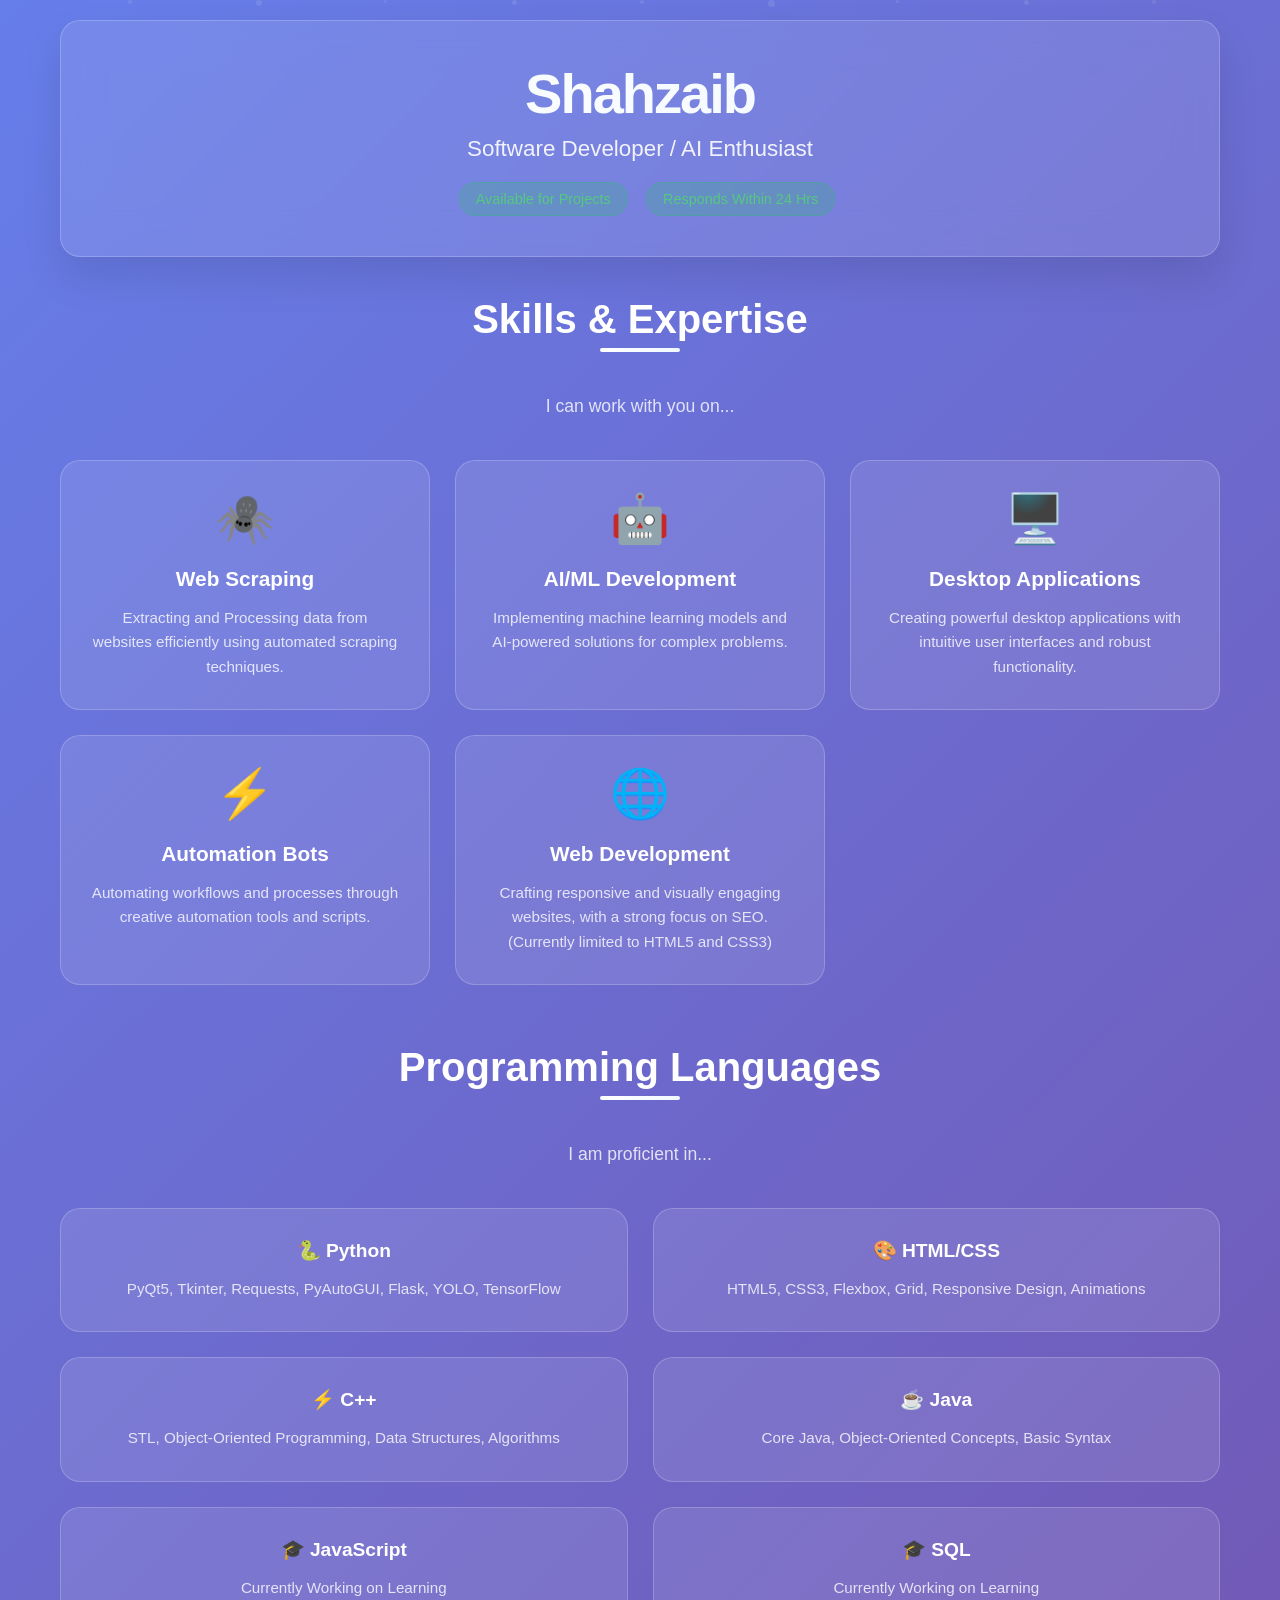
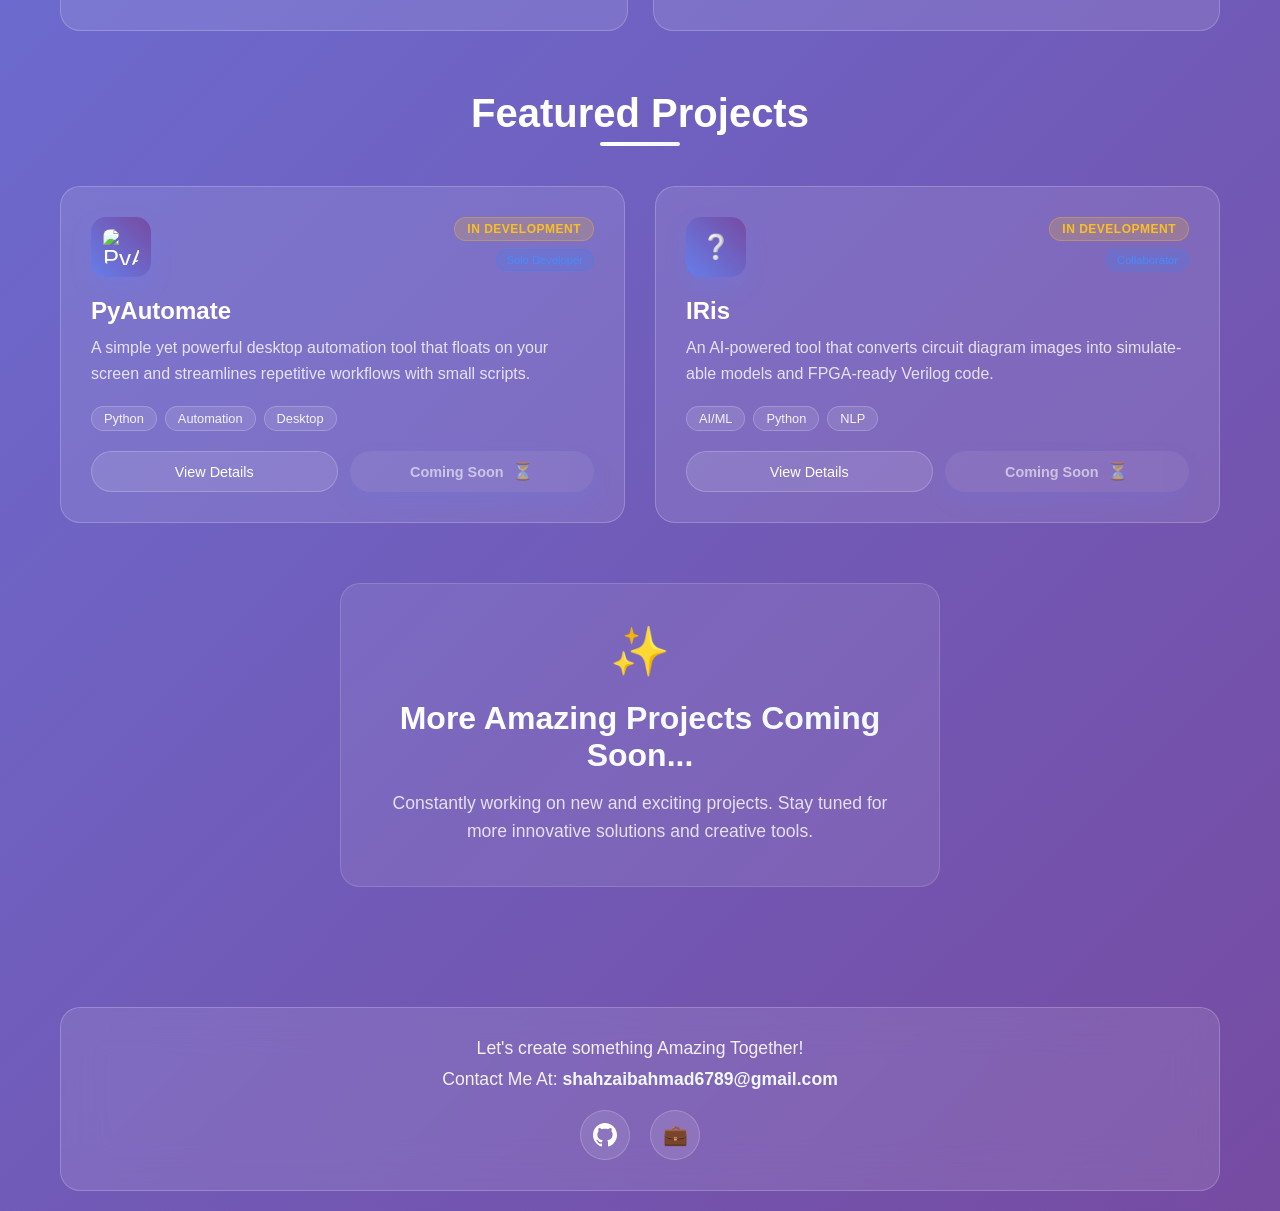
==== commit 16fa160c: "Styling modifications Along with some editing" ====
--- a/index.html
+++ b/index.html
@@ -25,7 +25,7 @@
             <div class="header-content">
                 <h1>Shahzaib</h1>
                 <h3>Software Developer / AI Enthusiast</h3>
-                <span class="status-badge">Available for Projects</span>
+                <span class="status-badge top-status-badge">Available for Projects</span>
                 <span class="status-badge">Responds Within 24 Hrs</span>
             </div>
         </header>
@@ -34,17 +34,8 @@
             <!-- Skills Section -->
             <section class="skills-section">
                 <h2 class="section-title">Skills & Expertise</h2>
+                <p class="section-description">I can work with you on...</p>
                 <div class="skills-grid">
-                    <div class="skill-card">
-                        <div class="skill-icon">🌐</div>
-                        <h3 class="skill-title">Basic Web Development</h3>
-                        <p class="skill-description">Crafting responsive and visually engaging websites, with a strong focus on SEO. (Currently limited to HTML5 and CSS3)</p>
-                    </div>
-                    <div class="skill-card">
-                        <div class="skill-icon">🖥️</div>
-                        <h3 class="skill-title">Desktop Applications</h3>
-                        <p class="skill-description">Creating powerful desktop applications with intuitive user interfaces and robust functionality.</p>
-                    </div>
                     <div class="skill-card">
                         <div class="skill-icon">🕷️</div>
                         <h3 class="skill-title">Web Scraping</h3>
@@ -56,9 +47,19 @@
                         <p class="skill-description">Implementing machine learning models and AI-powered solutions for complex problems.</p>
                     </div>
                     <div class="skill-card">
+                        <div class="skill-icon">🖥️</div>
+                        <h3 class="skill-title">Desktop Applications</h3>
+                        <p class="skill-description">Creating powerful desktop applications with intuitive user interfaces and robust functionality.</p>
+                    </div>
+                    <div class="skill-card">
                         <div class="skill-icon">⚡</div>
                         <h3 class="skill-title">Automation Bots</h3>
                         <p class="skill-description">Automating workflows and processes through creative automation tools and scripts.</p>
+                    </div>
+                    <div class="skill-card">
+                        <div class="skill-icon">🌐</div>
+                        <h3 class="skill-title">Web Development</h3>
+                        <p class="skill-description">Crafting responsive and visually engaging websites, with a strong focus on SEO. (Currently limited to HTML5 and CSS3)</p>
                     </div>
                 </div>
             </section>
@@ -66,6 +67,7 @@
             <!-- Languages Section -->
             <section class="languages-section">
                 <h2 class="section-title">Programming Languages</h2>
+                <p class="section-description">I am proficient in...</p>
                 <div class="languages-grid">
                     <div class="language-card">
                         <h3 class="language-name">🐍 Python</h3>
@@ -104,7 +106,7 @@
                                 <img src="https://cdn-icons-png.flaticon.com/512/7364/7364295.png" alt="PyAutomate" class="project-icon-img">
                             </div>
                             <div class="project-status-badges">
-                                <span class="status-badge-project completed">Preview Available</span>
+                                <span class="status-badge-project in-development">In Development</span>
                                 <span class="role-badge">Solo Developer</span>
                             </div>
                         </div>
--- a/style.css
+++ b/style.css
@@ -93,7 +93,11 @@
 
 /* Header */
 header {
-    @extend .glass-base;
+    background: rgba(255, 255, 255, 0.1);
+    backdrop-filter: blur(20px);
+    border: 1px solid rgba(255, 255, 255, 0.2);
+    border-radius: 20px;
+    box-shadow: 0 20px 40px rgba(0, 0, 0, 0.1);
     padding: 40px;
     text-align: center;
     margin-bottom: 40px;
@@ -158,6 +162,17 @@
     border-radius: 2px;
 }
 
+.section-description {
+    text-align: center;
+    color: rgba(255, 255, 255, 0.8);
+    font-size: 1.1rem;
+    margin-bottom: 40px;
+    max-width: 600px;
+    margin-left: auto;
+    margin-right: auto;
+    line-height: 1.6;
+}
+
 /* Grid layouts */
 .skills-grid {
     display: grid;
@@ -356,6 +371,12 @@
     border-radius: 20px;
     font-size: 0.8rem;
     border: 1px solid rgba(255, 255, 255, 0.2);
+    transition: all 0.3s ease;
+}
+
+.tag:hover {
+    background: rgba(255, 255, 255, 0.15);
+    transform: translateY(-1px);
 }
 
 .project-actions {
@@ -375,6 +396,7 @@
     font-size: 0.9rem;
     transition: all 0.3s ease;
     flex: 1;
+    text-align: center;
 }
 
 .view-details-btn {
@@ -476,7 +498,7 @@
 }
 
 /* Sections spacing */
-.skills-section, .languages-section {
+.skills-section, .languages-section, .projects-section {
     margin-bottom: 60px;
 }
 
@@ -510,6 +532,7 @@
 
 .contact-info a:hover {
     color: white;
+    text-decoration: underline;
 }
 
 .social-links {
@@ -547,24 +570,96 @@
 
 /* Responsive design */
 @media (max-width: 768px) {
-    .container { padding: 10px; }
-    .header-content h1 { font-size: 2.5rem; }
-    .section-title { font-size: 2rem; }
-    .skills-grid, .projects-grid { grid-template-columns: 1fr; gap: 20px; }
-    .languages-grid { grid-template-columns: repeat(auto-fit, minmax(200px, 1fr)); gap: 20px; }
-    .project-card { padding: 20px; }
-    .project-header { flex-direction: column; gap: 15px; }
-    .project-status-badges { align-items: flex-start; flex-direction: row; flex-wrap: wrap; }
-    .project-actions { flex-direction: column; }
-    .coming-soon-content { padding: 30px 20px; }
-    .coming-soon-title { font-size: 1.6rem; }
-    .coming-soon-description { font-size: 1rem; }
+    .container { 
+        padding: 10px; 
+    }
+    
+    .header-content h1 { 
+        font-size: 2.5rem; 
+    }
+    
+    .section-title { 
+        font-size: 2rem; 
+    }
+    
+    .skills-grid, .projects-grid { 
+        grid-template-columns: 1fr; 
+        gap: 20px; 
+    }
+    
+    .languages-grid { 
+        grid-template-columns: repeat(auto-fit, minmax(200px, 1fr)); 
+        gap: 20px; 
+    }
+    
+    .project-card { 
+        padding: 20px; 
+    }
+    
+    .project-header { 
+        flex-direction: column; 
+        gap: 15px; 
+    }
+    
+    .project-status-badges { 
+        align-items: flex-start; 
+        flex-direction: row; 
+        flex-wrap: wrap; 
+    }
+    
+    .project-actions { 
+        flex-direction: column; 
+    }
+    
+    .coming-soon-content { 
+        padding: 30px 20px; 
+    }
+    
+    .coming-soon-title { 
+        font-size: 1.6rem; 
+    }
+    
+    .coming-soon-description { 
+        font-size: 1rem; 
+    }
+    
+    .status-badge {
+        display: block;
+        max-width: 210px;
+        margin: 10px auto;
+    }
 }
 
 @media (max-width: 480px) {
-    .header-content h1 { font-size: 2rem; }
-    .header-content h3 { font-size: 1.2rem; }
-    .section-title { font-size: 1.8rem; margin-bottom: 30px; }
-    .skill-card, .language-card { padding: 20px; }
-    .project-status-badges { flex-direction: column; align-items: flex-start; }
+    .header-content h1 { 
+        font-size: 2rem; 
+    }
+    
+    .header-content h3 { 
+        font-size: 1.2rem; 
+    }
+    
+    .section-title { 
+        font-size: 1.8rem; 
+        margin-bottom: 30px; 
+    }
+    
+    .skill-card, .language-card { 
+        padding: 20px; 
+    }
+    
+    .project-status-badges { 
+        flex-direction: column; 
+        align-items: flex-start; 
+    }
+    
+    .social-links {
+        gap: 15px;
+    }
+    
+    .social-link {
+        width: 45px;
+        height: 45px;
+        font-size: 18px;
+    }
 }
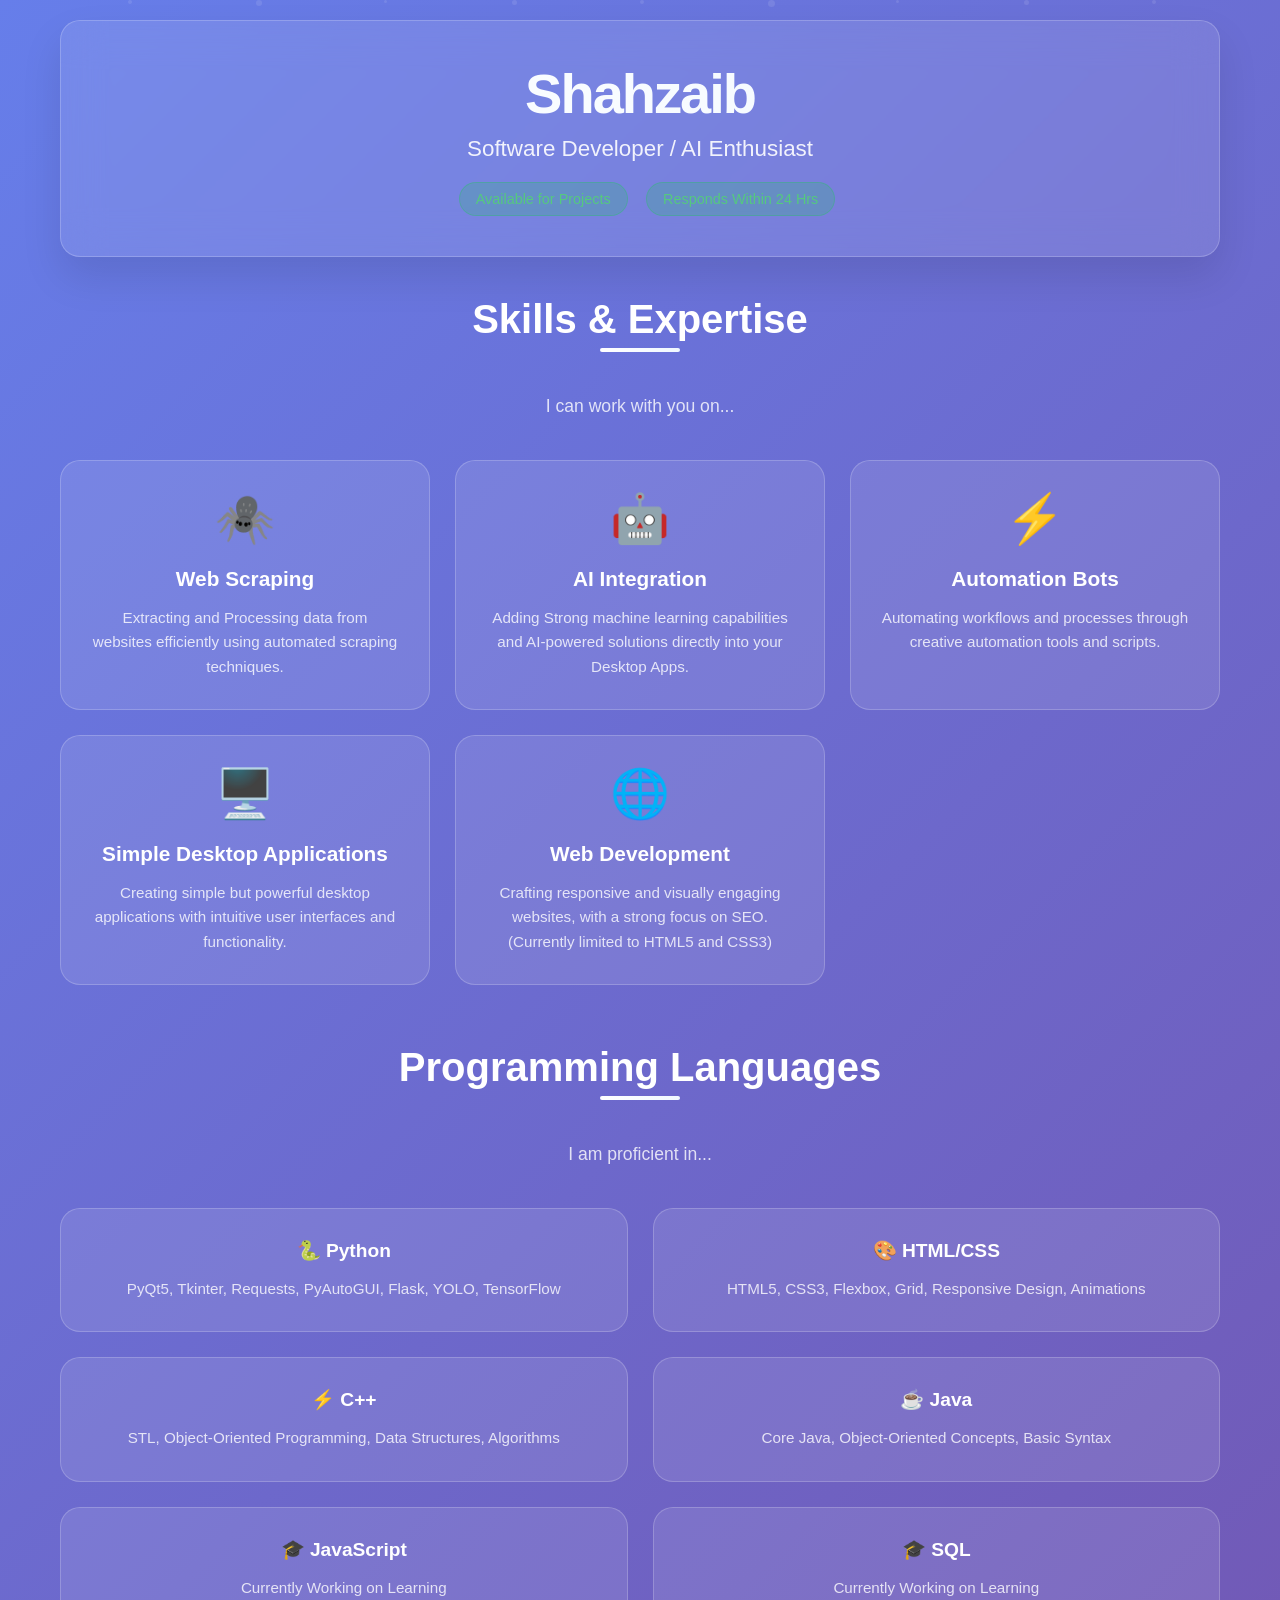
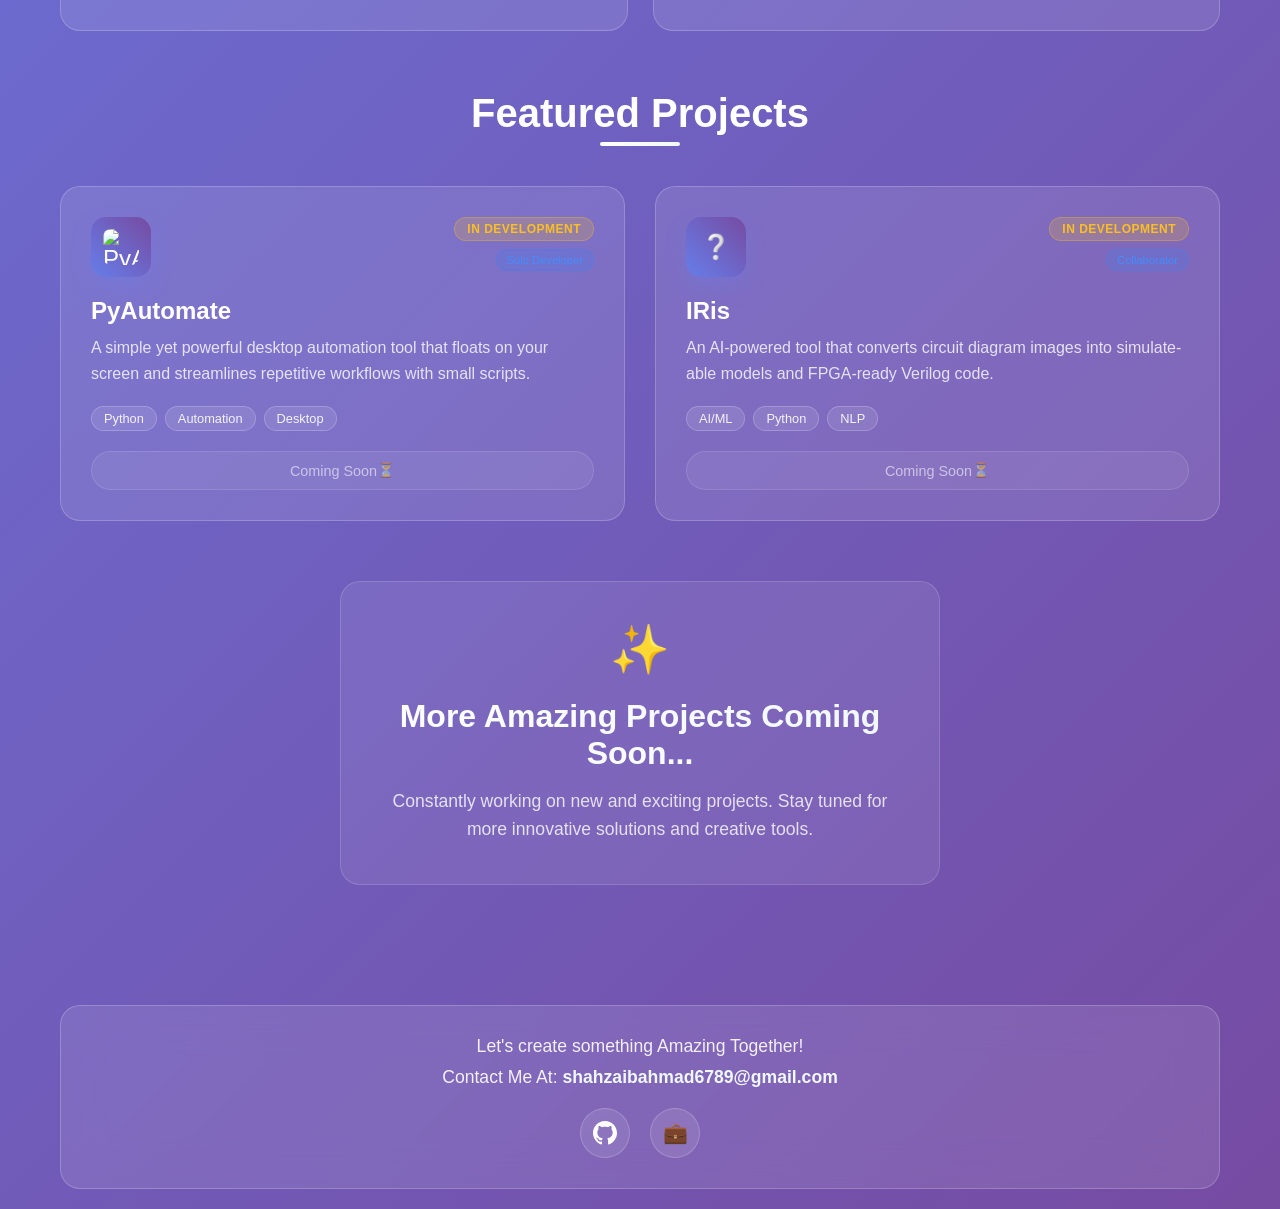
==== commit fadbacad: "Corrected a few more things, Along with Some Additions" ====
--- a/index.html
+++ b/index.html
@@ -43,18 +43,18 @@
                     </div>
                     <div class="skill-card">
                         <div class="skill-icon">🤖</div>
-                        <h3 class="skill-title">AI/ML Development</h3>
-                        <p class="skill-description">Implementing machine learning models and AI-powered solutions for complex problems.</p>
-                    </div>
-                    <div class="skill-card">
-                        <div class="skill-icon">🖥️</div>
-                        <h3 class="skill-title">Desktop Applications</h3>
-                        <p class="skill-description">Creating powerful desktop applications with intuitive user interfaces and robust functionality.</p>
+                        <h3 class="skill-title">AI Integration</h3>
+                        <p class="skill-description">Adding Strong machine learning capabilities and AI-powered solutions directly into your Desktop Apps.</p>
                     </div>
                     <div class="skill-card">
                         <div class="skill-icon">⚡</div>
                         <h3 class="skill-title">Automation Bots</h3>
                         <p class="skill-description">Automating workflows and processes through creative automation tools and scripts.</p>
+                    </div>
+                    <div class="skill-card">
+                        <div class="skill-icon">🖥️</div>
+                        <h3 class="skill-title">Simple Desktop Applications</h3>
+                        <p class="skill-description">Creating simple but powerful desktop applications with intuitive user interfaces and functionality.</p>
                     </div>
                     <div class="skill-card">
                         <div class="skill-icon">🌐</div>
@@ -110,7 +110,7 @@
                                 <span class="role-badge">Solo Developer</span>
                             </div>
                         </div>
-                        <a class="project-title" href="projects/pyautomate.html">PyAutomate</a>
+                        <a class="project-title" href="#">PyAutomate</a>
                         <p class="project-description">A simple yet powerful desktop automation tool that floats on your screen and streamlines repetitive workflows with small scripts.</p>
                         <div class="project-tags">
                             <span class="tag">Python</span>
@@ -118,11 +118,7 @@
                             <span class="tag">Desktop</span>
                         </div>
                         <div class="project-actions">
-                            <a class="view-details-btn" href="projects/pyautomate.html">View Details</a>
-                            <a class="download-btn disabled" href="#" onclick="return false;">Coming Soon</a>
-                            <!-- <a class="download-btn" 
-                               href="https://drive.google.com/uc?export=download&id=1K2vppZlJ3cs1EUT43PZgHb5VHx6x1I1K" 
-                               download>Download Preview</a> UNCOMMENT THIS MAN -->
+                            <a class="view-details-btn disabled" href="#" onclick="return false;">Coming Soon</a>
                         </div>
                     </li>
                     
@@ -134,7 +130,7 @@
                                 <span class="role-badge">Collaborator</span>
                             </div>
                         </div>
-                        <a class="project-title" href="projects/iris.html">IRis</a>
+                        <a class="project-title" href="#">IRis</a>
                         <p class="project-description">An AI-powered tool that converts circuit diagram images into simulate-able models and FPGA-ready Verilog code.</p>
                         <div class="project-tags">
                             <span class="tag">AI/ML</span>
@@ -142,8 +138,7 @@
                             <span class="tag">NLP</span>
                         </div>
                         <div class="project-actions">
-                            <a class="view-details-btn" href="projects/iris.html">View Details</a>
-                            <a class="download-btn disabled" href="#" onclick="return false;">Coming Soon</a>
+                            <a class="view-details-btn disabled" href="#" onclick="return false;">Coming Soon</a>
                         </div>
                     </li>
                 </ul>
--- a/style.css
+++ b/style.css
@@ -403,6 +403,7 @@
     background: rgba(255, 255, 255, 0.1);
     color: white;
     border: 1px solid rgba(255, 255, 255, 0.2);
+    margin: auto;
 }
 
 .view-details-btn:hover {
@@ -434,12 +435,24 @@
     cursor: not-allowed;
     background: rgba(255, 255, 255, 0.1);
 }
+.view-details-btn.disabled {
+    opacity: 0.6;
+    cursor: not-allowed;
+    background: rgba(255, 255, 255, 0.1);
+}
 
 .download-btn.disabled::after {
     content: '⏳';
 }
+.view-details-btn.disabled::after {
+    content: '⏳';
+}
 
 .download-btn.disabled:hover {
+    transform: none;
+    box-shadow: 0 10px 20px rgba(102, 126, 234, 0.3);
+}
+.view-details-btn.disabled:hover {
     transform: none;
     box-shadow: 0 10px 20px rgba(102, 126, 234, 0.3);
 }
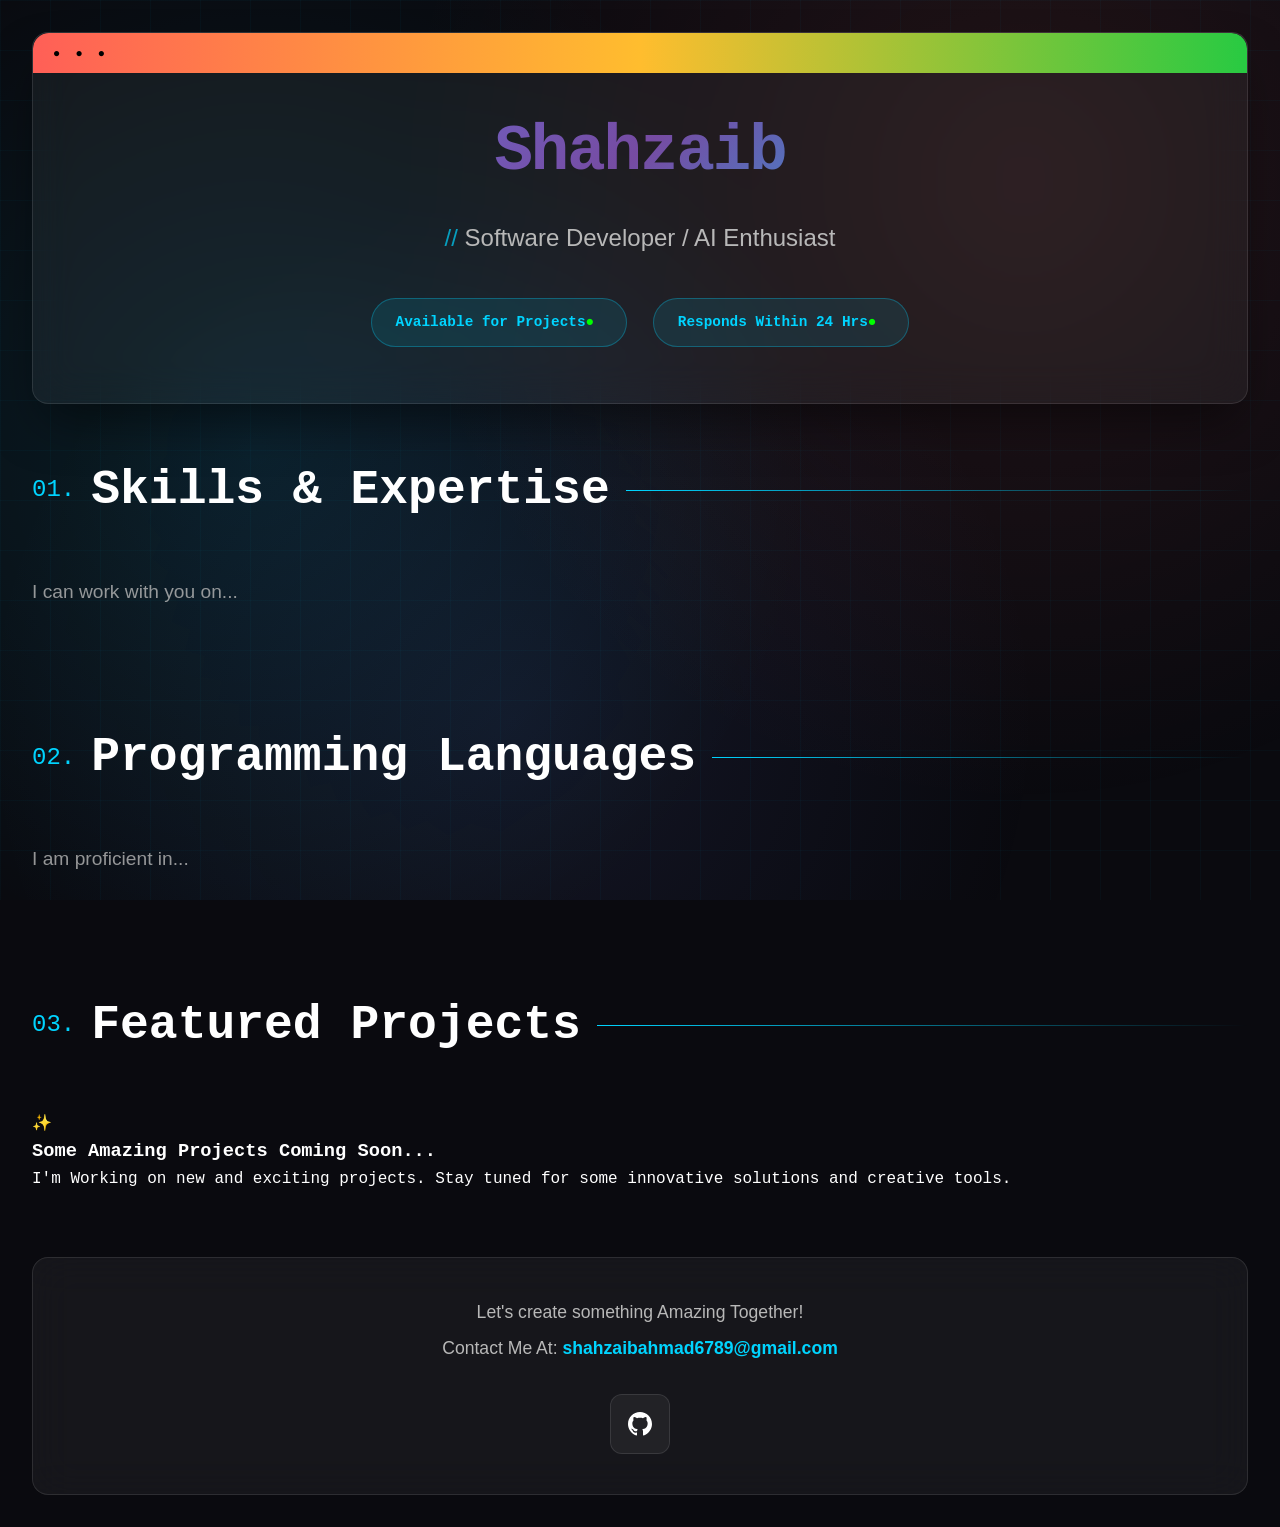
==== commit c2815a13: "Aesthetics Redesign, New Theme" ====
--- a/index.html
+++ b/index.html
@@ -36,12 +36,12 @@
                 <h2 class="section-title">Skills & Expertise</h2>
                 <p class="section-description">I can work with you on...</p>
                 <div class="skills-grid">
-                    <div class="skill-card">
+                    <!-- <div class="skill-card">
                         <div class="skill-icon">🕷️</div>
                         <h3 class="skill-title">Web Scraping</h3>
                         <p class="skill-description">Extracting and Processing data from websites efficiently using automated scraping techniques.</p>
-                    </div>
-                    <div class="skill-card">
+                    </div> -->
+                    <!-- <div class="skill-card">
                         <div class="skill-icon">🤖</div>
                         <h3 class="skill-title">AI Integration</h3>
                         <p class="skill-description">Adding Strong machine learning capabilities and AI-powered solutions directly into your Desktop Apps.</p>
@@ -60,7 +60,7 @@
                         <div class="skill-icon">🌐</div>
                         <h3 class="skill-title">Web Development</h3>
                         <p class="skill-description">Crafting responsive and visually engaging websites, with a strong focus on SEO. (Currently limited to HTML5 and CSS3)</p>
-                    </div>
+                    </div> -->
                 </div>
             </section>
 
@@ -69,7 +69,7 @@
                 <h2 class="section-title">Programming Languages</h2>
                 <p class="section-description">I am proficient in...</p>
                 <div class="languages-grid">
-                    <div class="language-card">
+                    <!-- <div class="language-card">
                         <h3 class="language-name">🐍 Python</h3>
                         <p class="language-description">PyQt5, Tkinter, Requests, PyAutoGUI, Flask, YOLO, TensorFlow</p>
                     </div>
@@ -92,7 +92,7 @@
                     <div class="language-card">
                         <h3 class="language-name">🎓 SQL</h3>
                         <p class="language-description">Currently Working on Learning</p>
-                    </div>
+                    </div> -->
                 </div>
             </section>
 
@@ -100,7 +100,7 @@
             <section class="projects-section">
                 <h2 class="section-title">Featured Projects</h2>
                 <ul class="projects-grid">
-                    <li class="project-card">
+                    <!-- <li class="project-card">
                         <div class="project-header">
                             <div class="project-icon">
                                 <img src="https://cdn-icons-png.flaticon.com/512/7364/7364295.png" alt="PyAutomate" class="project-icon-img">
@@ -120,9 +120,9 @@
                         <div class="project-actions">
                             <a class="view-details-btn disabled" href="#" onclick="return false;">Coming Soon</a>
                         </div>
-                    </li>
+                    </li> -->
                     
-                    <li class="project-card">
+                    <!-- <li class="project-card">
                         <div class="project-header">
                             <div class="project-icon">❔</div>
                             <div class="project-status-badges">
@@ -140,15 +140,15 @@
                         <div class="project-actions">
                             <a class="view-details-btn disabled" href="#" onclick="return false;">Coming Soon</a>
                         </div>
-                    </li>
+                    </li> -->
                 </ul>
 
                 <!-- More projects coming soon section -->
                 <div class="coming-soon-section">
                     <div class="coming-soon-content">
                         <div class="coming-soon-icon">✨</div>
-                        <h3 class="coming-soon-title">More Amazing Projects Coming Soon...</h3>
-                        <p class="coming-soon-description">Constantly working on new and exciting projects. Stay tuned for more innovative solutions and creative tools.</p>
+                        <h3 class="coming-soon-title">Some Amazing Projects Coming Soon...</h3>
+                        <p class="coming-soon-description">I'm Working on new and exciting projects. Stay tuned for some innovative solutions and creative tools.</p>
                     </div>
                 </div>
             </section>
@@ -165,7 +165,7 @@
                         <path d="M12 0c-6.626 0-12 5.373-12 12 0 5.302 3.438 9.8 8.207 11.387.599.111.793-.261.793-.577v-2.234c-3.338.726-4.033-1.416-4.033-1.416-.546-1.387-1.333-1.756-1.333-1.756-1.089-.745.083-.729.083-.729 1.205.084 1.839 1.237 1.839 1.237 1.07 1.834 2.807 1.304 3.492.997.107-.775.418-1.305.762-1.604-2.665-.305-5.467-1.334-5.467-5.931 0-1.311.469-2.381 1.236-3.221-.124-.303-.535-1.524.117-3.176 0 0 1.008-.322 3.301 1.23.957-.266 1.983-.399 3.003-.404 1.02.005 2.047.138 3.006.404 2.291-1.552 3.297-1.23 3.297-1.23.653 1.653.242 2.874.118 3.176.77.84 1.235 1.911 1.235 3.221 0 4.609-2.807 5.624-5.479 5.921.43.372.823 1.102.823 2.222v3.293c0 .319.192.694.801.576 4.765-1.589 8.199-6.086 8.199-11.386 0-6.627-5.373-12-12-12z"/>
                     </svg>
                 </a>
-                <a href="#" class="social-link" title="LinkedIn">💼</a>
+                <!-- <a href="#" class="social-link" title="LinkedIn">💼</a> -->
             </div>
         </footer>
     </div>
--- a/style.css
+++ b/style.css
@@ -4,675 +4,680 @@
     box-sizing: border-box;
 }
 
+:root {
+    --primary-bg: #0a0a0f;
+    --secondary-bg: #1a1a2e;
+    --accent-color: #00d4ff;
+    --accent-secondary: #ff6b6b;
+    --text-primary: #ffffff;
+    --text-secondary: #b8b8b8;
+    --glass-bg: rgba(255, 255, 255, 0.05);
+    --glass-border: rgba(255, 255, 255, 0.1);
+    --shadow-primary: 0 25px 50px -12px rgba(0, 0, 0, 0.5);
+    --gradient-primary: linear-gradient(135deg, #667eea 0%, #764ba2 50%, #00d4ff 100%);
+    --gradient-secondary: linear-gradient(45deg, #ff6b6b, #4ecdc4, #45b7d1);
+    --border-radius: 16px;
+    
+    /* Language-specific gradients */
+    --lang-js: linear-gradient(135deg, #f7df1e, #ffeb3b);
+    --lang-python: linear-gradient(135deg, #306998, #ffd43b);
+    --lang-rust: linear-gradient(135deg, #ce422b, #f74c00);
+    --lang-go: linear-gradient(135deg, #00add8, #5dc9e2);
+    --lang-cpp: linear-gradient(135deg, #044f88, #0080c7);
+    --lang-java: linear-gradient(135deg, #ed8b00, #f89820);
+}
+
 body {
-    font-family: 'Inter', -apple-system, BlinkMacSystemFont, 'Segoe UI', Roboto, sans-serif;
-    background: linear-gradient(135deg, #667eea 0%, #764ba2 100%);
-    min-height: 100vh;
-    color: #333;
+    font-family: 'JetBrains Mono', 'Fira Code', monospace;
+    background: var(--primary-bg);
+    color: var(--text-primary);
     overflow-x: hidden;
-}
-
-/* Background particles */
+    line-height: 1.6;
+    position: relative;
+}
+
+/* Background Effects */
+body::before {
+    content: '';
+    position: fixed;
+    inset: 0;
+    background: 
+        radial-gradient(circle at 20% 50%, rgba(0, 212, 255, 0.1) 0%, transparent 50%),
+        radial-gradient(circle at 80% 20%, rgba(255, 107, 107, 0.1) 0%, transparent 50%),
+        radial-gradient(circle at 40% 80%, rgba(102, 126, 234, 0.1) 0%, transparent 50%);
+    z-index: -2;
+    animation: breathe 8s ease-in-out infinite;
+}
+
 .bg-particles {
     position: fixed;
+    inset: 0;
+    pointer-events: none;
+    z-index: -1;
+    background-image: 
+        linear-gradient(rgba(0, 212, 255, 0.03) 1px, transparent 1px),
+        linear-gradient(90deg, rgba(0, 212, 255, 0.03) 1px, transparent 1px);
+    background-size: 50px 50px;
+    animation: grid-move 20s linear infinite;
+}
+
+/* Animations */
+@keyframes breathe { 0%, 100% { opacity: 0.3; } 50% { opacity: 0.6; } }
+@keyframes grid-move { 0% { transform: translate(0, 0); } 100% { transform: translate(50px, 50px); } }
+@keyframes float-icon { 0%, 100% { transform: translateY(0); } 50% { transform: translateY(-10px); } }
+@keyframes glow-text { from { filter: drop-shadow(0 0 20px rgba(0, 212, 255, 0.3)); } to { filter: drop-shadow(0 0 30px rgba(255, 107, 107, 0.3)); } }
+@keyframes blink { 0%, 50% { opacity: 1; } 51%, 100% { opacity: 0; } }
+@keyframes shimmer { 100% { transform: translateX(100%); } }
+@keyframes pulse-dot { 0%, 100% { opacity: 1; } 50% { opacity: 0.3; } }
+@keyframes rotate { 100% { transform: rotate(360deg); } }
+
+.container {
+    max-width: 1400px;
+    margin: 0 auto;
+    padding: 2rem;
+    position: relative;
+}
+
+/* Header */
+header {
+    background: var(--glass-bg);
+    backdrop-filter: blur(20px);
+    border: 1px solid var(--glass-border);
+    border-radius: var(--border-radius);
+    padding: 3rem;
+    margin-bottom: 3rem;
+    position: relative;
+    overflow: hidden;
+    box-shadow: var(--shadow-primary);
+}
+
+header::before {
+    content: '';
+    position: absolute;
     top: 0;
     left: 0;
+    right: 0;
+    height: 40px;
+    background: linear-gradient(90deg, #ff5f57, #ffbd2e, #28ca42);
+    border-radius: var(--border-radius) var(--border-radius) 0 0;
+}
+
+header::after {
+    content: '● ● ●';
+    position: absolute;
+    top: 12px;
+    left: 20px;
+    color: #000;
+    font-size: 12px;
+    letter-spacing: 4px;
+}
+
+.header-content {
+    text-align: center;
+    margin-top: 20px;
+}
+
+.header-content h1 {
+    font-size: clamp(2.5rem, 5vw, 4rem);
+    font-weight: 800;
+    background: var(--gradient-primary);
+    -webkit-background-clip: text;
+    -webkit-text-fill-color: transparent;
+    margin-bottom: 1rem;
+    letter-spacing: -2px;
+    animation: glow-text 3s ease-in-out infinite alternate;
+    position: relative;
+}
+
+.header-content h1::before {
+    content: '> ';
+    color: var(--accent-color);
+    font-size: 0.8em;
+    position: absolute;
+    left: -2rem;
+    animation: blink 1s infinite;
+}
+
+.header-content h3 {
+    font-size: 1.5rem;
+    color: var(--text-secondary);
+    font-weight: 400;
+    margin-bottom: 2rem;
+    font-family: 'Inter', sans-serif;
+}
+
+.header-content h3::before {
+    content: '// ';
+    color: var(--accent-color);
+    opacity: 0.7;
+}
+
+.status-badge {
+    display: inline-flex;
+    align-items: center;
+    background: rgba(0, 212, 255, 0.1);
+    color: var(--accent-color);
+    padding: 0.75rem 1.5rem;
+    border-radius: 50px;
+    font-size: 0.9rem;
+    font-weight: 600;
+    border: 1px solid rgba(0, 212, 255, 0.3);
+    margin: 0.5rem;
+    position: relative;
+    overflow: hidden;
+}
+
+.status-badge::before {
+    content: '';
+    position: absolute;
+    left: 0;
+    top: 0;
     width: 100%;
     height: 100%;
-    pointer-events: none;
-    z-index: -1;
-}
-
-.particle {
-    position: absolute;
-    background: rgba(255, 255, 255, 0.1);
-    border-radius: 50%;
-    animation: float 6s ease-in-out infinite;
-}
-
-.particle:nth-child(1) { width: 4px; height: 4px; left: 10%; animation-delay: 0s; }
-.particle:nth-child(2) { width: 6px; height: 6px; left: 20%; animation-delay: 1s; }
-.particle:nth-child(3) { width: 3px; height: 3px; left: 30%; animation-delay: 2s; }
-.particle:nth-child(4) { width: 5px; height: 5px; left: 40%; animation-delay: 3s; }
-.particle:nth-child(5) { width: 4px; height: 4px; left: 50%; animation-delay: 4s; }
-.particle:nth-child(6) { width: 7px; height: 7px; left: 60%; animation-delay: 5s; }
-.particle:nth-child(7) { width: 3px; height: 3px; left: 70%; animation-delay: 1.5s; }
-.particle:nth-child(8) { width: 5px; height: 5px; left: 80%; animation-delay: 2.5s; }
-.particle:nth-child(9) { width: 4px; height: 4px; left: 90%; animation-delay: 3.5s; }
-
-@keyframes float {
-    0%, 100% { transform: translateY(100vh) rotate(0deg); opacity: 0; }
-    10%, 90% { opacity: 1; }
-    100% { transform: translateY(-100px) rotate(360deg); opacity: 0; }
-}
-
-/* Shared animations */
-@keyframes slideDown {
-    from { transform: translateY(-50px); opacity: 0; }
-    to { transform: translateY(0); opacity: 1; }
-}
-
-@keyframes fadeInUp {
-    from { transform: translateY(30px); opacity: 0; }
-    to { transform: translateY(0); opacity: 1; }
-}
-
-@keyframes pulse {
-    0%, 100% { transform: scale(1); opacity: 1; }
-    50% { transform: scale(1.05); opacity: 0.8; }
-}
-
-@keyframes shimmer {
-    0% { left: -100%; }
-    100% { left: 100%; }
-}
-
-@keyframes bounce {
-    0%, 100% { transform: translateY(0); }
-    50% { transform: translateY(-10px); }
-}
-
-/* Container and layout */
-.container {
-    max-width: 1200px;
-    margin: 0 auto;
-    padding: 20px;
-    min-height: 100vh;
+    background: linear-gradient(90deg, transparent, rgba(0, 212, 255, 0.1), transparent);
+    transform: translateX(-100%);
+    animation: shimmer 3s infinite;
+}
+
+.status-badge::after {
+    content: '●';
+    margin-right: 0.5rem;
+    color: #00ff00;
+    animation: pulse-dot 2s infinite;
+}
+
+/* Sections */
+main {
     display: flex;
     flex-direction: column;
-}
-
-/* Glass morphism base */
-.glass-base {
-    background: rgba(255, 255, 255, 0.1);
-    backdrop-filter: blur(20px);
-    border: 1px solid rgba(255, 255, 255, 0.2);
-    border-radius: 20px;
-    box-shadow: 0 20px 40px rgba(0, 0, 0, 0.1);
-}
-
-/* Header */
-header {
-    background: rgba(255, 255, 255, 0.1);
-    backdrop-filter: blur(20px);
-    border: 1px solid rgba(255, 255, 255, 0.2);
-    border-radius: 20px;
-    box-shadow: 0 20px 40px rgba(0, 0, 0, 0.1);
-    padding: 40px;
-    text-align: center;
-    margin-bottom: 40px;
-    animation: slideDown 0.8s ease-out;
-}
-
-.header-content h1 {
-    font-size: 3.5rem;
-    font-weight: 800;
-    background: linear-gradient(45deg, #fff, #f0f8ff);
-    -webkit-background-clip: text;
-    -webkit-text-fill-color: transparent;
-    background-clip: text;
-    margin-bottom: 10px;
-    letter-spacing: -2px;
-}
-
-.header-content h3 {
-    font-size: 1.4rem;
-    color: rgba(255, 255, 255, 0.9);
-    font-weight: 400;
-    margin-bottom: 20px;
-}
-
-.status-badge {
-    display: inline-block;
-    background: rgba(34, 197, 94, 0.2);
-    color: #55c97f;
-    margin-left: 14px;
-    padding: 8px 16px;
-    border-radius: 50px;
-    font-size: 0.9rem;
-    font-weight: 500;
-    border: 1px solid rgba(34, 197, 94, 0.3);
-    animation: pulse 2s infinite;
-}
-
-/* Main content */
-main {
+    gap: 4rem;
+}
+
+.section-title {
+    font-size: clamp(2rem, 4vw, 3rem);
+    font-weight: 700;
+    color: var(--text-primary);
+    margin-bottom: 3rem;
+    position: relative;
+    display: flex;
+    align-items: center;
+    gap: 1rem;
+}
+
+.section-title::before {
+    color: var(--accent-color);
+    font-size: 1.5rem;
+    font-weight: 300;
+}
+
+.section-title::after {
+    content: '';
     flex: 1;
-    animation: fadeInUp 1s ease-out 0.3s both;
-}
-
-.section-title {
-    font-size: 2.5rem;
-    font-weight: 700;
-    color: white;
-    text-align: center;
-    margin-bottom: 50px;
-    position: relative;
-}
-
-.section-title::after {
-    content: '';
-    position: absolute;
-    bottom: -10px;
-    left: 50%;
-    transform: translateX(-50%);
-    width: 80px;
-    height: 4px;
-    background: linear-gradient(45deg, #fff, #f0f8ff);
-    border-radius: 2px;
-}
+    height: 1px;
+    background: linear-gradient(90deg, var(--accent-color), transparent);
+}
+
+.skills-section .section-title::before { content: '01.'; }
+.languages-section .section-title::before { content: '02.'; }
+.projects-section .section-title::before { content: '03.'; }
 
 .section-description {
-    text-align: center;
-    color: rgba(255, 255, 255, 0.8);
-    font-size: 1.1rem;
-    margin-bottom: 40px;
-    max-width: 600px;
-    margin-left: auto;
-    margin-right: auto;
-    line-height: 1.6;
-}
-
-/* Grid layouts */
-.skills-grid {
+    color: var(--text-secondary);
+    font-size: 1.2rem;
+    margin-bottom: 3rem;
+    font-family: 'Inter', sans-serif;
+    opacity: 0.8;
+}
+
+/* Grids */
+.skills-grid, .languages-grid {
     display: grid;
+    grid-template-columns: repeat(auto-fit, minmax(350px, 1fr));
+    gap: 2rem;
+}
+
+.languages-grid {
     grid-template-columns: repeat(auto-fit, minmax(300px, 1fr));
-    gap: 25px;
-}
-
-.languages-grid {
+}
+
+.projects-grid {
     display: grid;
     grid-template-columns: repeat(auto-fit, minmax(400px, 1fr));
-    gap: 25px;
-}
-
-.projects-grid {
-    display: grid;
-    grid-template-columns: repeat(auto-fit, minmax(350px, 1fr));
-    gap: 30px;
+    gap: 2.5rem;
     list-style: none;
 }
 
-/* Shared card styles */
+/* Base Card Styling */
 .skill-card, .language-card, .project-card {
-    background: rgba(255, 255, 255, 0.1);
+    background: var(--glass-bg);
     backdrop-filter: blur(20px);
-    border: 1px solid rgba(255, 255, 255, 0.2);
+    border: 1px solid var(--glass-border);
+    border-radius: var(--border-radius);
+    padding: 2rem;
+    position: relative;
+    overflow: hidden;
+    transition: all 0.4s cubic-bezier(0.23, 1, 0.32, 1);
+    box-shadow: var(--shadow-primary);
+}
+
+.skill-card::before, .language-card::before, .project-card::before {
+    content: '';
+    position: absolute;
+    top: 0;
+    left: 0;
+    right: 0;
+    height: 2px;
+    background: var(--gradient-primary);
+    transform: scaleX(0);
+    transform-origin: left;
+    transition: transform 0.4s ease;
+}
+
+.skill-card:hover::before, .language-card:hover::before, .project-card:hover::before {
+    transform: scaleX(1);
+}
+
+.skill-card:hover, .language-card:hover, .project-card:hover {
+    transform: translateY(-10px);
+    border-color: rgba(0, 212, 255, 0.3);
+    box-shadow: var(--shadow-primary), 0 0 50px rgba(0, 212, 255, 0.1);
+}
+
+/* Skill Cards */
+.skill-card {
+    text-align: center;
+}
+
+.skill-icon {
+    font-size: 3.5rem;
+    margin-bottom: 1.5rem;
+    display: block;
+    filter: drop-shadow(0 5px 15px rgba(0, 212, 255, 0.3));
+    animation: float-icon 3s ease-in-out infinite;
+}
+
+.skill-title {
+    font-size: 1.5rem;
+    font-weight: 700;
+    color: var(--text-primary);
+    margin-bottom: 1rem;
+}
+
+.skill-description {
+    color: var(--text-secondary);
+    line-height: 1.6;
+    font-family: 'Inter', sans-serif;
+}
+
+/* Enhanced Language Cards */
+.language-card {
+    position: relative;
+    background: var(--glass-bg);
+    border: 1px solid var(--glass-border);
+    overflow: hidden;
+}
+
+.language-card::before {
+    background: var(--gradient-primary);
+}
+
+.language-card::after {
+    content: '';
+    position: absolute;
+    top: 0;
+    right: 0;
+    width: 60px;
+    height: 60px;
+    background: var(--gradient-primary);
+    clip-path: polygon(100% 0, 0 0, 100% 100%);
+    opacity: 0.8;
+}
+
+.language-card[data-lang="javascript"]::after { background: var(--lang-js); }
+.language-card[data-lang="python"]::after { background: var(--lang-python); }
+.language-card[data-lang="rust"]::after { background: var(--lang-rust); }
+.language-card[data-lang="go"]::after { background: var(--lang-go); }
+.language-card[data-lang="cpp"]::after { background: var(--lang-cpp); }
+.language-card[data-lang="java"]::after { background: var(--lang-java); }
+
+.language-card[data-lang="javascript"]:hover { box-shadow: var(--shadow-primary), 0 0 50px rgba(247, 223, 30, 0.2); }
+.language-card[data-lang="python"]:hover { box-shadow: var(--shadow-primary), 0 0 50px rgba(48, 105, 152, 0.2); }
+.language-card[data-lang="rust"]:hover { box-shadow: var(--shadow-primary), 0 0 50px rgba(206, 66, 43, 0.2); }
+.language-card[data-lang="go"]:hover { box-shadow: var(--shadow-primary), 0 0 50px rgba(0, 173, 216, 0.2); }
+.language-card[data-lang="cpp"]:hover { box-shadow: var(--shadow-primary), 0 0 50px rgba(4, 79, 136, 0.2); }
+.language-card[data-lang="java"]:hover { box-shadow: var(--shadow-primary), 0 0 50px rgba(237, 139, 0, 0.2); }
+
+.language-name {
+    font-size: 1.3rem;
+    font-weight: 700;
+    color: var(--text-primary);
+    margin-bottom: 1rem;
+    position: relative;
+    z-index: 2;
+}
+
+.language-description {
+    color: var(--text-secondary);
+    font-family: 'Inter', sans-serif;
+    font-size: 0.95rem;
+    position: relative;
+    z-index: 2;
+}
+
+/* Project Cards */
+.project-header {
+    display: flex;
+    justify-content: space-between;
+    align-items: flex-start;
+    margin-bottom: 1.5rem;
+}
+
+.project-icon {
+    width: 70px;
+    height: 70px;
+    background: var(--gradient-primary);
+    border-radius: 12px;
+    display: flex;
+    align-items: center;
+    justify-content: center;
+    font-size: 2rem;
+    color: white;
+    box-shadow: 0 10px 30px rgba(0, 212, 255, 0.3);
+    position: relative;
+    overflow: hidden;
+}
+
+.project-icon::before {
+    content: '';
+    position: absolute;
+    inset: -50%;
+    background: linear-gradient(45deg, transparent, rgba(255, 255, 255, 0.1), transparent);
+    transform: rotate(45deg);
+    animation: shine 3s infinite;
+}
+
+@keyframes shine {
+    0% { transform: translateX(-100%) translateY(-100%) rotate(45deg); }
+    100% { transform: translateX(100%) translateY(100%) rotate(45deg); }
+}
+
+.project-status-badges {
+    display: flex;
+    flex-direction: column;
+    gap: 0.5rem;
+}
+
+.status-badge-project {
+    padding: 0.4rem 0.8rem;
     border-radius: 20px;
-    padding: 30px;
-    transition: all 0.4s cubic-bezier(0.4, 0, 0.2, 1);
+    font-size: 0.7rem;
+    font-weight: 600;
+    text-transform: uppercase;
+    letter-spacing: 0.5px;
+    border: 1px solid;
+}
+
+.status-badge-project.in-development {
+    background: rgba(255, 193, 7, 0.1);
+    color: #ffc107;
+    border-color: rgba(255, 193, 7, 0.3);
+    animation: pulse-badge 2s infinite;
+}
+
+.status-badge-project.completed {
+    background: rgba(40, 167, 69, 0.1);
+    color: #28a745;
+    border-color: rgba(40, 167, 69, 0.3);
+}
+
+@keyframes pulse-badge {
+    0%, 100% { box-shadow: 0 0 5px rgba(255, 193, 7, 0.3); }
+    50% { box-shadow: 0 0 20px rgba(255, 193, 7, 0.6); }
+}
+
+.role-badge {
+    background: rgba(0, 212, 255, 0.1);
+    color: var(--accent-color);
+    border-color: rgba(0, 212, 255, 0.3);
+}
+
+.project-title {
+    font-size: 1.8rem;
+    font-weight: 700;
+    color: var(--text-primary);
+    text-decoration: none;
+    margin-bottom: 1rem;
+    display: block;
+    transition: all 0.3s ease;
+    position: relative;
+}
+
+.project-title:hover {
+    color: var(--accent-color);
+    transform: translateX(10px);
+}
+
+.project-title::before {
+    content: '$ ';
+    color: var(--accent-color);
+    opacity: 0;
+    transition: opacity 0.3s ease;
+}
+
+.project-title:hover::before {
+    opacity: 1;
+}
+
+.project-description {
+    color: var(--text-secondary);
+    line-height: 1.6;
+    margin-bottom: 1.5rem;
+    font-family: 'Inter', sans-serif;
+}
+
+.project-tags {
+    display: flex;
+    flex-wrap: wrap;
+    gap: 0.5rem;
+    margin-bottom: 1.5rem;
+}
+
+.tag {
+    background: rgba(0, 212, 255, 0.1);
+    color: var(--accent-color);
+    padding: 0.3rem 0.8rem;
+    border-radius: 15px;
+    font-size: 0.8rem;
+    border: 1px solid rgba(0, 212, 255, 0.2);
+    font-family: 'JetBrains Mono', monospace;
+    transition: all 0.3s ease;
+}
+
+.tag:hover {
+    background: rgba(0, 212, 255, 0.2);
+    transform: translateY(-2px);
+    box-shadow: 0 5px 15px rgba(0, 212, 255, 0.2);
+}
+
+.view-details-btn {
+    flex: 1;
+    padding: 0.8rem 1.5rem;
+    background: transparent;
+    color: var(--accent-color);
+    border: 2px solid var(--accent-color);
+    border-radius: 8px;
+    text-decoration: none;
+    font-weight: 600;
+    text-align: center;
+    transition: all 0.3s ease;
     position: relative;
     overflow: hidden;
-    animation: fadeInUp 0.8s ease-out both;
-}
-
-.skill-card:nth-child(n+2), .language-card:nth-child(n+2), .project-card:nth-child(n+2) {
-    animation-delay: calc(0.1s * (var(--index, 1)));
-}
-
-.skill-card::before, .language-card::before, .project-card::before {
+    font-family: 'JetBrains Mono', monospace;
+}
+
+.view-details-btn::before {
     content: '';
     position: absolute;
     top: 0;
     left: -100%;
     width: 100%;
     height: 100%;
-    background: linear-gradient(90deg, transparent, rgba(255, 255, 255, 0.1), transparent);
-    transition: left 0.6s;
-}
-
-.skill-card:hover::before, .language-card:hover::before, .project-card:hover::before {
-    left: 100%;
-}
-
-.skill-card:hover, .language-card:hover, .project-card:hover {
-    transform: translateY(-10px);
-    box-shadow: 0 30px 60px rgba(0, 0, 0, 0.2);
-    border-color: rgba(255, 255, 255, 0.4);
-}
-
-/* Skills specific */
-.skill-card {
+    background: var(--accent-color);
+    transition: left 0.3s ease;
+    z-index: -1;
+}
+
+.view-details-btn:hover::before {
+    left: 0;
+}
+
+.view-details-btn:hover {
+    color: var(--primary-bg);
+    transform: translateY(-2px);
+}
+
+.view-details-btn.disabled {
+    opacity: 0.5;
+    cursor: not-allowed;
+    border-color: var(--text-secondary);
+    color: var(--text-secondary);
+}
+
+.view-details-btn.disabled:hover {
+    transform: none;
+    color: var(--text-secondary);
+}
+
+.view-details-btn.disabled::before {
+    display: none;
+}
+
+/* Footer */
+footer {
+    background: var(--glass-bg);
+    backdrop-filter: blur(20px);
+    border: 1px solid var(--glass-border);
+    border-radius: var(--border-radius);
+    padding: 2.5rem;
     text-align: center;
-}
-
-.skill-icon {
-    font-size: 3rem;
-    margin-bottom: 20px;
-    display: block;
-}
-
-.skill-title, .language-name {
-    font-size: 1.3rem;
-    font-weight: 700;
-    color: white;
-    margin-bottom: 15px;
-}
-
-.skill-description, .language-description {
-    color: rgba(255, 255, 255, 0.8);
-    line-height: 1.6;
-    font-size: 0.95rem;
-}
-
-/* Languages specific */
-.language-card {
-    text-align: center;
-}
-
-.language-name {
-    font-size: 1.2rem;
-}
-
-/* Projects specific */
-.project-header {
-    display: flex;
-    justify-content: space-between;
-    align-items: flex-start;
-    margin-bottom: 20px;
-}
-
-.project-icon {
+    margin-top: 4rem;
+}
+
+.contact-info p {
+    color: var(--text-secondary);
+    font-size: 1.1rem;
+    margin-bottom: 0.5rem;
+    font-family: 'Inter', sans-serif;
+}
+
+.contact-info a {
+    color: var(--accent-color);
+    text-decoration: none;
+    font-weight: 600;
+    position: relative;
+    transition: color 0.3s ease;
+}
+
+.contact-info a::after {
+    content: '';
+    position: absolute;
+    bottom: -2px;
+    left: 0;
+    width: 0;
+    height: 2px;
+    background: var(--accent-color);
+    transition: width 0.3s ease;
+}
+
+.contact-info a:hover::after {
+    width: 100%;
+}
+
+.social-links {
+    display: flex;
+    justify-content: center;
+    gap: 1.5rem;
+    margin-top: 2rem;
+}
+
+.social-link {
+    display: flex;
+    align-items: center;
+    justify-content: center;
     width: 60px;
     height: 60px;
-    background: linear-gradient(45deg, #667eea, #764ba2);
-    border-radius: 15px;
-    display: flex;
-    align-items: center;
-    justify-content: center;
-    font-size: 24px;
-    color: white;
-    box-shadow: 0 10px 20px rgba(102, 126, 234, 0.3);
-}
-
-.project-icon-img {
-    width: 36px;
-    height: 36px;
-    object-fit: contain;
-    border-radius: 8px;
-    filter: brightness(1.1) contrast(1.1);
-    transition: transform 0.3s ease;
-}
-
-.project-card:hover .project-icon-img {
-    transform: scale(1.1);
-}
-
-.project-status-badges {
-    display: flex;
-    flex-direction: column;
-    gap: 8px;
-    align-items: flex-end;
-}
-
-.status-badge-project {
-    padding: 4px 12px;
-    border-radius: 20px;
-    font-size: 0.75rem;
-    font-weight: 600;
-    text-transform: uppercase;
-    letter-spacing: 0.5px;
-}
-
-.status-badge-project.completed {
-    background: rgba(34, 197, 94, 0.2);
-    color: #55c97f;
-    border: 1px solid rgba(34, 197, 94, 0.3);
-}
-
-.status-badge-project.in-development {
-    background: rgba(251, 191, 36, 0.2);
-    color: #fbbf24;
-    border: 1px solid rgba(251, 191, 36, 0.3);
-    animation: pulse 2s infinite;
-}
-
-.role-badge {
-    background: rgba(59, 130, 246, 0.2);
-    color: #478cfb;
-    padding: 4px 10px;
-    border-radius: 15px;
-    font-size: 0.7rem;
-    font-weight: 500;
-    border: 1px solid rgba(59, 130, 246, 0.3);
-}
-
-.project-title {
-    font-size: 1.5rem;
-    font-weight: 700;
-    color: white;
-    text-decoration: none;
-    display: block;
-    margin-bottom: 10px;
-    transition: color 0.3s ease;
-}
-
-.project-title:hover {
-    color: #f0f8ff;
-}
-
-.project-description {
-    color: rgba(255, 255, 255, 0.8);
-    line-height: 1.6;
-    margin-bottom: 20px;
-}
-
-.project-tags {
-    display: flex;
-    flex-wrap: wrap;
-    gap: 8px;
-    margin-bottom: 20px;
-}
-
-.tag {
-    background: rgba(255, 255, 255, 0.1);
-    color: rgba(255, 255, 255, 0.9);
-    padding: 4px 12px;
-    border-radius: 20px;
-    font-size: 0.8rem;
-    border: 1px solid rgba(255, 255, 255, 0.2);
-    transition: all 0.3s ease;
-}
-
-.tag:hover {
-    background: rgba(255, 255, 255, 0.15);
-    transform: translateY(-1px);
-}
-
-.project-actions {
-    display: flex;
-    gap: 12px;
-    margin-top: 20px;
-}
-
-.view-details-btn, .download-btn {
-    display: inline-flex;
-    align-items: center;
-    justify-content: center;
-    padding: 10px 20px;
-    border-radius: 25px;
-    text-decoration: none;
-    font-weight: 500;
-    font-size: 0.9rem;
-    transition: all 0.3s ease;
-    flex: 1;
-    text-align: center;
-}
-
-.view-details-btn {
-    background: rgba(255, 255, 255, 0.1);
-    color: white;
-    border: 1px solid rgba(255, 255, 255, 0.2);
-    margin: auto;
-}
-
-.view-details-btn:hover {
-    background: rgba(255, 255, 255, 0.2);
-    transform: translateY(-2px);
-}
-
-.download-btn {
-    background: linear-gradient(45deg, #667eea, #764ba2);
-    color: white;
-    font-weight: 600;
-    box-shadow: 0 10px 20px rgba(102, 126, 234, 0.3);
-    border: none;
-}
-
-.download-btn:hover {
-    transform: translateY(-2px);
-    box-shadow: 0 15px 30px rgba(102, 126, 234, 0.4);
-}
-
-.download-btn::after {
-    content: '↓';
-    font-size: 1.2em;
-    margin-left: 8px;
-}
-
-.download-btn.disabled {
-    opacity: 0.6;
-    cursor: not-allowed;
-    background: rgba(255, 255, 255, 0.1);
-}
-.view-details-btn.disabled {
-    opacity: 0.6;
-    cursor: not-allowed;
-    background: rgba(255, 255, 255, 0.1);
-}
-
-.download-btn.disabled::after {
-    content: '⏳';
-}
-.view-details-btn.disabled::after {
-    content: '⏳';
-}
-
-.download-btn.disabled:hover {
-    transform: none;
-    box-shadow: 0 10px 20px rgba(102, 126, 234, 0.3);
-}
-.view-details-btn.disabled:hover {
-    transform: none;
-    box-shadow: 0 10px 20px rgba(102, 126, 234, 0.3);
-}
-
-/* Coming soon section */
-.coming-soon-section {
-    margin-top: 60px;
-    text-align: center;
-    animation: fadeInUp 1s ease-out 0.6s both;
-}
-
-.coming-soon-content {
-    background: rgba(255, 255, 255, 0.08);
-    backdrop-filter: blur(20px);
-    border: 1px solid rgba(255, 255, 255, 0.15);
-    border-radius: 20px;
-    padding: 40px;
-    max-width: 600px;
-    margin: 0 auto;
-    position: relative;
-    overflow: hidden;
-}
-
-.coming-soon-content::before {
-    content: '';
-    position: absolute;
-    top: 0;
-    left: -100%;
-    width: 100%;
-    height: 100%;
-    background: linear-gradient(90deg, transparent, rgba(255, 255, 255, 0.05), transparent);
-    animation: shimmer 3s ease-in-out infinite;
-}
-
-.coming-soon-icon {
-    font-size: 3rem;
-    margin-bottom: 20px;
-    animation: bounce 2s ease-in-out infinite;
-}
-
-.coming-soon-title {
-    font-size: 2rem;
-    font-weight: 700;
-    color: white;
-    margin-bottom: 15px;
-    background: linear-gradient(45deg, #fff, #f0f8ff);
-    -webkit-background-clip: text;
-    -webkit-text-fill-color: transparent;
-    background-clip: text;
-}
-
-.coming-soon-description {
-    color: rgba(255, 255, 255, 0.8);
-    font-size: 1.1rem;
-    line-height: 1.6;
-}
-
-/* Sections spacing */
-.skills-section, .languages-section, .projects-section {
-    margin-bottom: 60px;
-}
-
-/* Footer */
-footer {
-    background: rgba(255, 255, 255, 0.1);
-    backdrop-filter: blur(20px);
-    border: 1px solid rgba(255, 255, 255, 0.2);
-    border-radius: 20px;
-    padding: 30px;
-    text-align: center;
-    margin-top: 60px;
-    animation: fadeInUp 1s ease-out 0.6s both;
-}
-
-.contact-info {
-    color: rgba(255, 255, 255, 0.9);
-    font-size: 1.1rem;
-}
-
-.contact-info p {
-    margin-bottom: 10px;
-}
-
-.contact-info a {
-    color: #f0f8ff;
-    text-decoration: none;
-    font-weight: 600;
-    transition: color 0.3s ease;
-}
-
-.contact-info a:hover {
-    color: white;
-    text-decoration: underline;
-}
-
-.social-links {
-    display: flex;
-    justify-content: center;
-    gap: 20px;
-    margin-top: 20px;
-}
-
-.social-link {
-    display: flex;
-    align-items: center;
-    justify-content: center;
-    width: 50px;
-    height: 50px;
-    background: rgba(255, 255, 255, 0.1);
-    border: 1px solid rgba(255, 255, 255, 0.2);
-    border-radius: 50%;
-    color: white;
+    background: var(--glass-bg);
+    border: 1px solid var(--glass-border);
+    border-radius: 12px;
+    color: var(--text-primary);
     text-decoration: none;
     transition: all 0.3s ease;
-    font-size: 20px;
+    position: relative;
+    overflow: hidden;
+}
+
+.social-link::before {
+    content: '';
+    position: absolute;
+    inset: 0;
+    background: var(--gradient-primary);
+    transform: translateX(-100%);
+    transition: transform 0.3s ease;
+    z-index: -1;
+}
+
+.social-link:hover::before {
+    transform: translateX(0);
 }
 
 .social-link:hover {
-    transform: translateY(-3px);
-    background: rgba(255, 255, 255, 0.2);
-    box-shadow: 0 10px 20px rgba(0, 0, 0, 0.1);
-}
-
-.social-link svg {
-    width: 24px;
-    height: 24px;
-}
-
-/* Responsive design */
+    transform: translateY(-5px);
+    color: white;
+    box-shadow: 0 15px 30px rgba(0, 212, 255, 0.3);
+}
+
+/* Responsive Design */
+@media (max-width: 1024px) {
+    .container { padding: 1.5rem; }
+    .skills-grid, .languages-grid { grid-template-columns: repeat(auto-fit, minmax(280px, 1fr)); }
+    .projects-grid { grid-template-columns: 1fr; }
+}
+
 @media (max-width: 768px) {
-    .container { 
-        padding: 10px; 
-    }
-    
-    .header-content h1 { 
-        font-size: 2.5rem; 
-    }
-    
+    .container { padding: 1rem; }
+    header { padding: 2rem; }
+    .header-content h1::before { display: none; }
     .section-title { 
         font-size: 2rem; 
+        flex-direction: column; 
+        text-align: center; 
+        gap: 0.5rem; 
     }
-    
-    .skills-grid, .projects-grid { 
+    .section-title::after { display: none; }
+    .skills-grid, .languages-grid { 
         grid-template-columns: 1fr; 
-        gap: 20px; 
+        gap: 1.5rem; 
     }
-    
-    .languages-grid { 
-        grid-template-columns: repeat(auto-fit, minmax(200px, 1fr)); 
-        gap: 20px; 
-    }
-    
-    .project-card { 
-        padding: 20px; 
-    }
-    
     .project-header { 
         flex-direction: column; 
-        gap: 15px; 
+        gap: 1rem; 
+        align-items: center; 
+        text-align: center; 
     }
-    
     .project-status-badges { 
-        align-items: flex-start; 
         flex-direction: row; 
         flex-wrap: wrap; 
+        justify-content: center; 
     }
-    
-    .project-actions { 
-        flex-direction: column; 
-    }
-    
-    .coming-soon-content { 
-        padding: 30px 20px; 
-    }
-    
-    .coming-soon-title { 
-        font-size: 1.6rem; 
-    }
-    
-    .coming-soon-description { 
-        font-size: 1rem; 
-    }
-    
-    .status-badge {
-        display: block;
-        max-width: 210px;
-        margin: 10px auto;
-    }
-}
-
-@media (max-width: 480px) {
-    .header-content h1 { 
-        font-size: 2rem; 
-    }
-    
-    .header-content h3 { 
-        font-size: 1.2rem; 
-    }
-    
-    .section-title { 
-        font-size: 1.8rem; 
-        margin-bottom: 30px; 
-    }
-    
-    .skill-card, .language-card { 
-        padding: 20px; 
-    }
-    
-    .project-status-badges { 
-        flex-direction: column; 
-        align-items: flex-start; 
-    }
-    
-    .social-links {
-        gap: 15px;
-    }
-    
-    .social-link {
-        width: 45px;
-        height: 45px;
-        font-size: 18px;
-    }
-}+    .social-links { gap: 1rem; }
+    .social-link { width: 50px; height: 50px; }
+}
+
+/* Custom Scrollbar */
+::-webkit-scrollbar { width: 8px; }
+::-webkit-scrollbar-track { background: var(--primary-bg); }
+::-webkit-scrollbar-thumb { background: var(--accent-color); border-radius: 4px; }
+::-webkit-scrollbar-thumb:hover { background: rgba(0, 212, 255, 0.8); }
+
+/* Selection Colors */
+::selection { background: var(--accent-color); color: var(--primary-bg); }
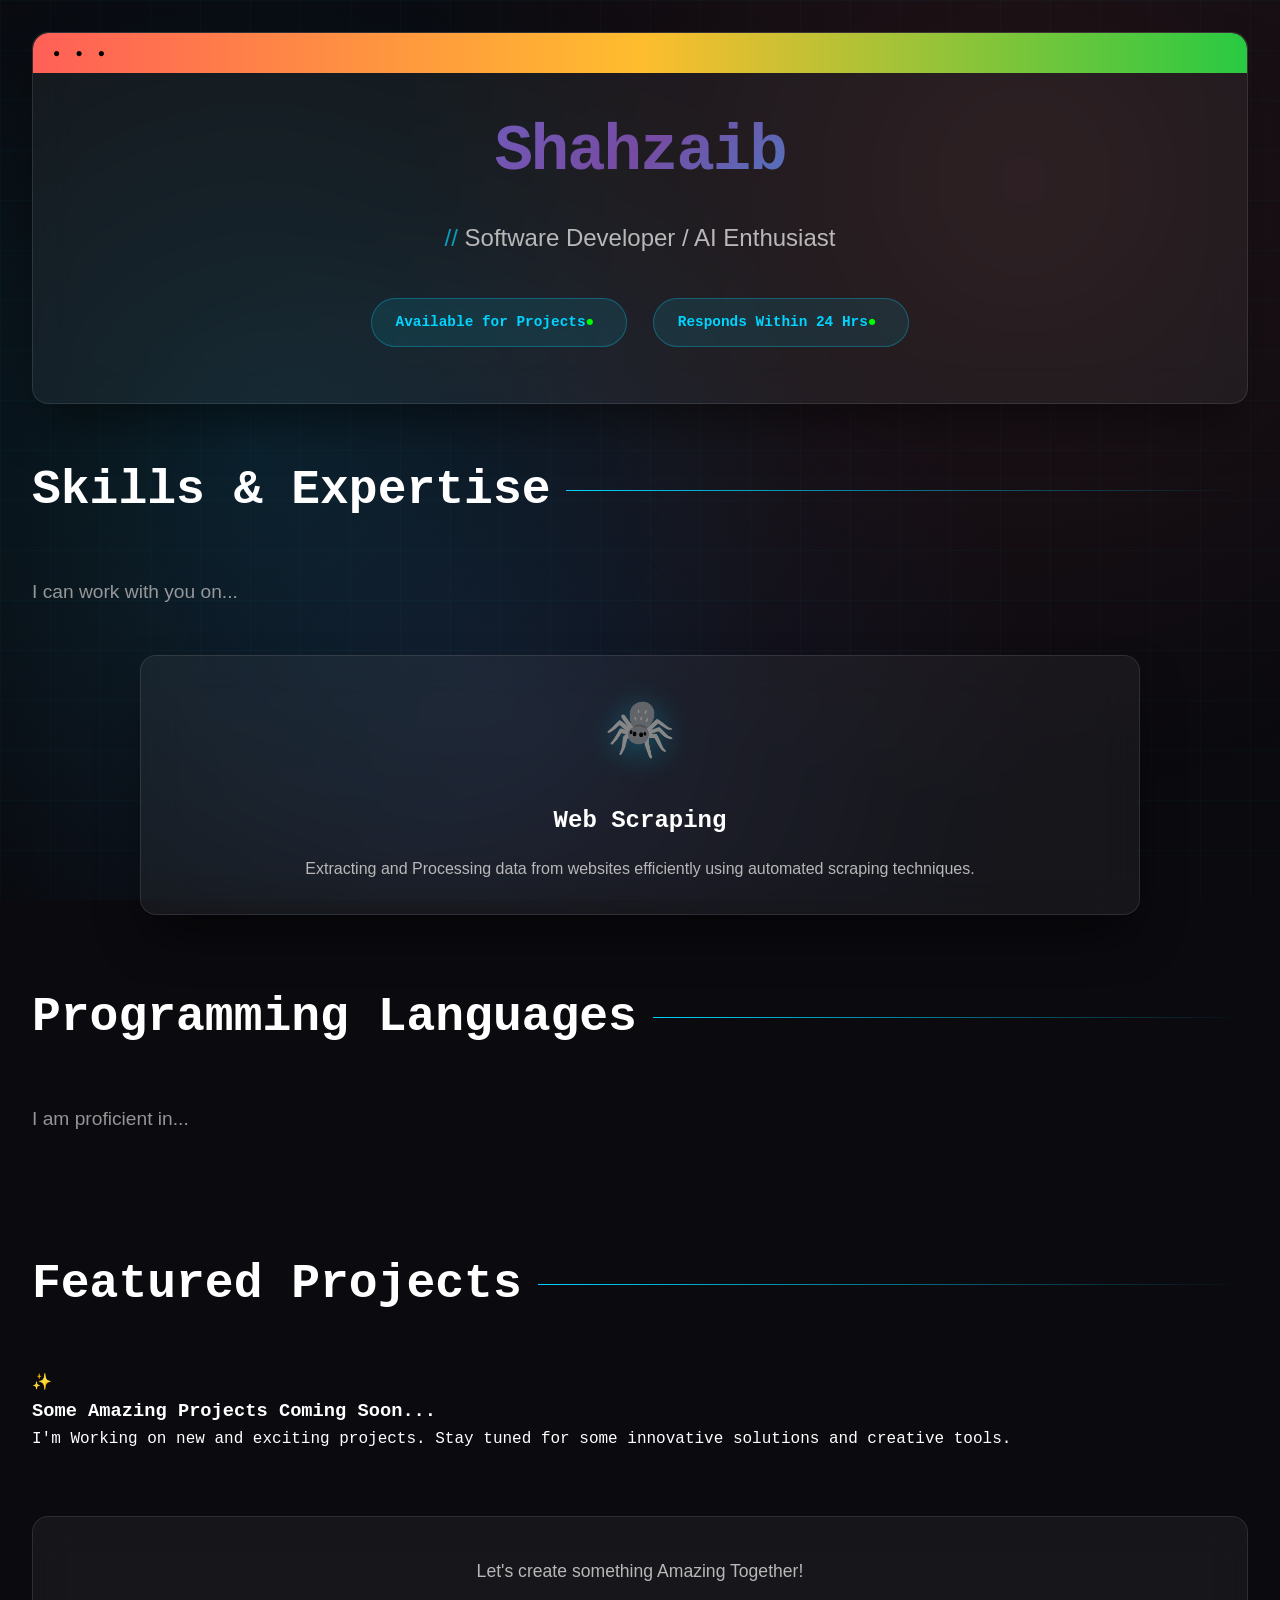
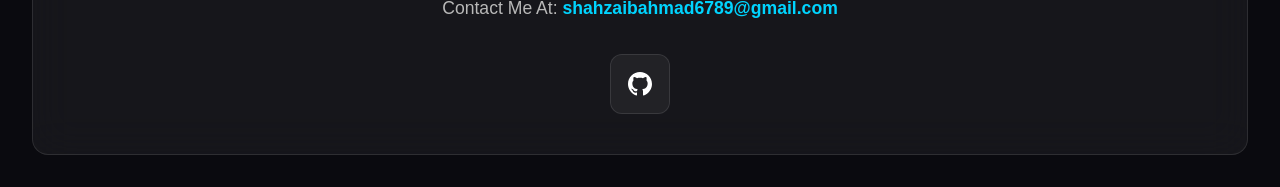
==== commit ba4ed80f: "Initial deployment of profile" ====
--- a/index.html
+++ b/index.html
@@ -36,11 +36,13 @@
                 <h2 class="section-title">Skills & Expertise</h2>
                 <p class="section-description">I can work with you on...</p>
                 <div class="skills-grid">
-                    <!-- <div class="skill-card">
+                    <a href="skills/scrapping.html" style="text-decoration: none;">
+                    <div class="skill-card">
                         <div class="skill-icon">🕷️</div>
                         <h3 class="skill-title">Web Scraping</h3>
                         <p class="skill-description">Extracting and Processing data from websites efficiently using automated scraping techniques.</p>
-                    </div> -->
+                    </div>
+                    </a>
                     <!-- <div class="skill-card">
                         <div class="skill-icon">🤖</div>
                         <h3 class="skill-title">AI Integration</h3>
--- a/style.css
+++ b/style.css
@@ -217,9 +217,9 @@
     background: linear-gradient(90deg, var(--accent-color), transparent);
 }
 
-.skills-section .section-title::before { content: '01.'; }
+/* .skills-section .section-title::before { content: '01.'; }
 .languages-section .section-title::before { content: '02.'; }
-.projects-section .section-title::before { content: '03.'; }
+.projects-section .section-title::before { content: '03.'; } */
 
 .section-description {
     color: var(--text-secondary);
@@ -286,6 +286,8 @@
 /* Skill Cards */
 .skill-card {
     text-align: center;
+    max-width: 1000px;
+    margin: 0 auto;
 }
 
 .skill-icon {
